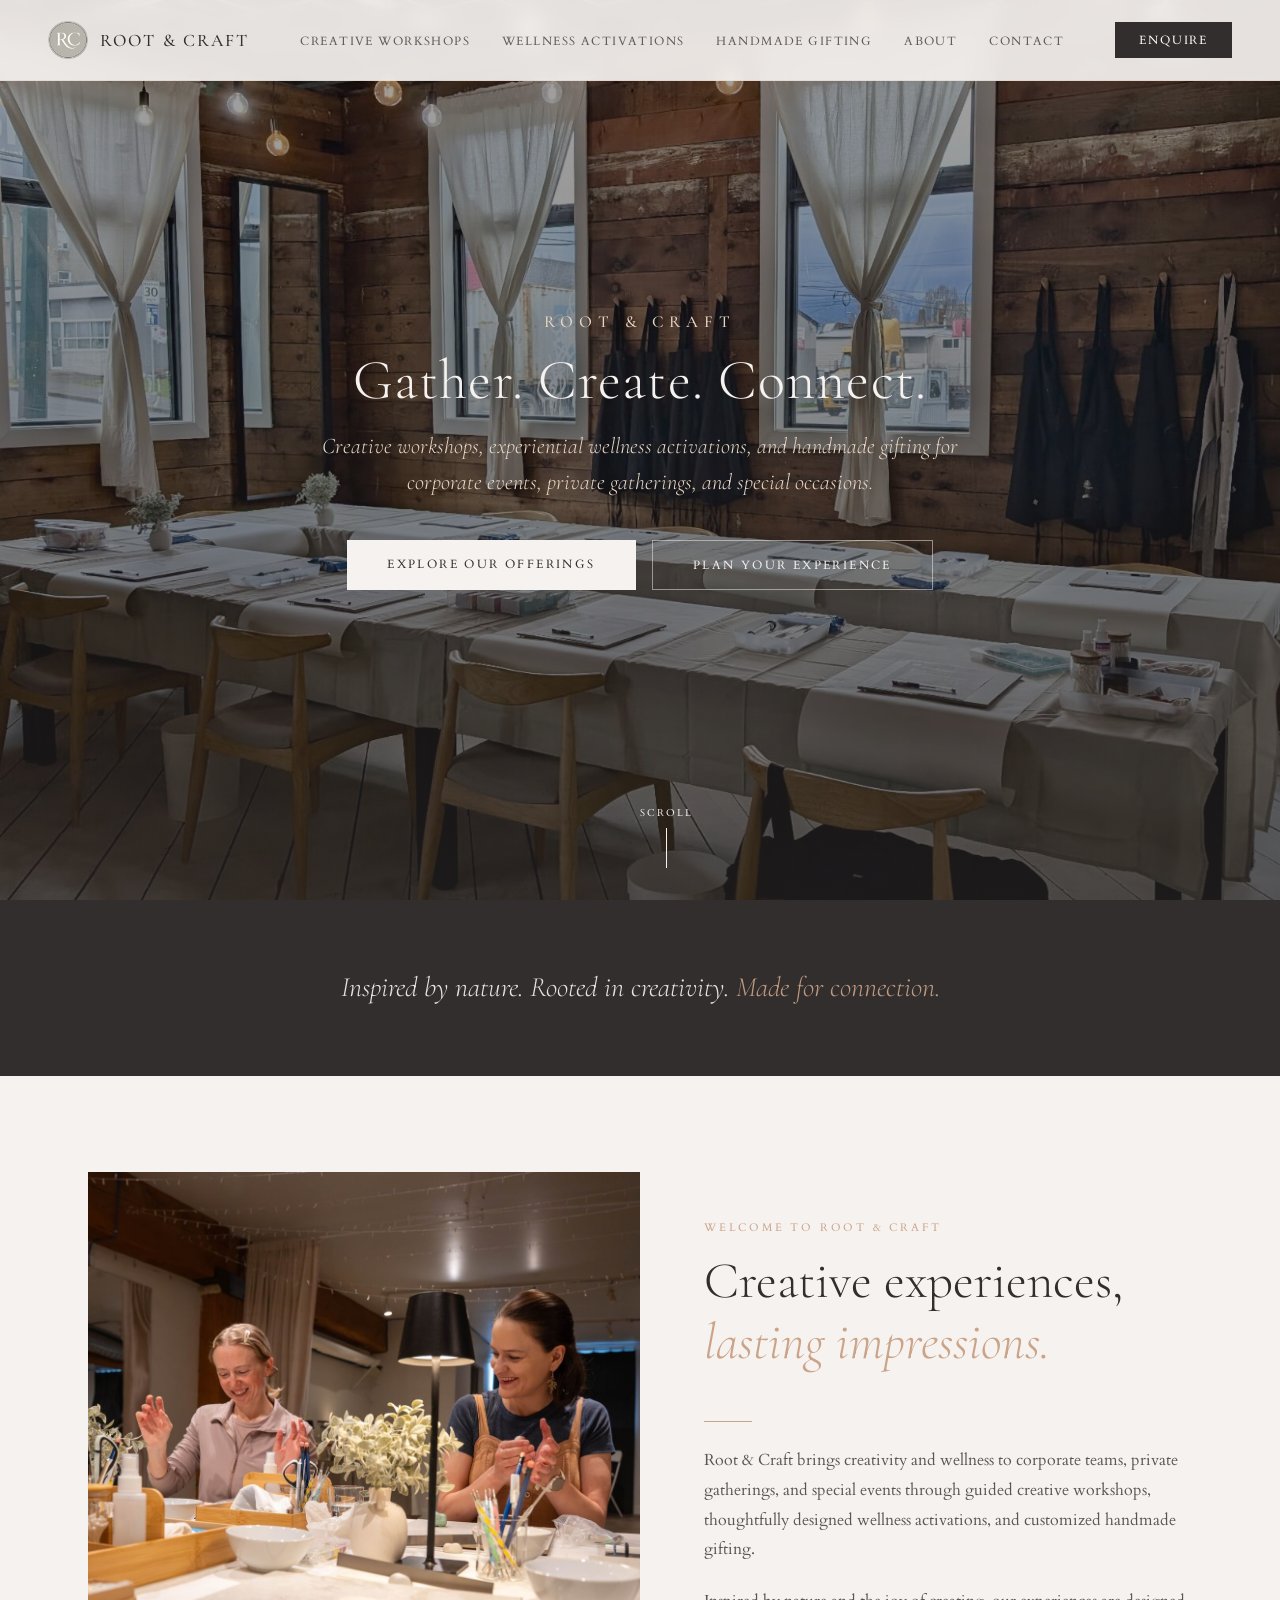
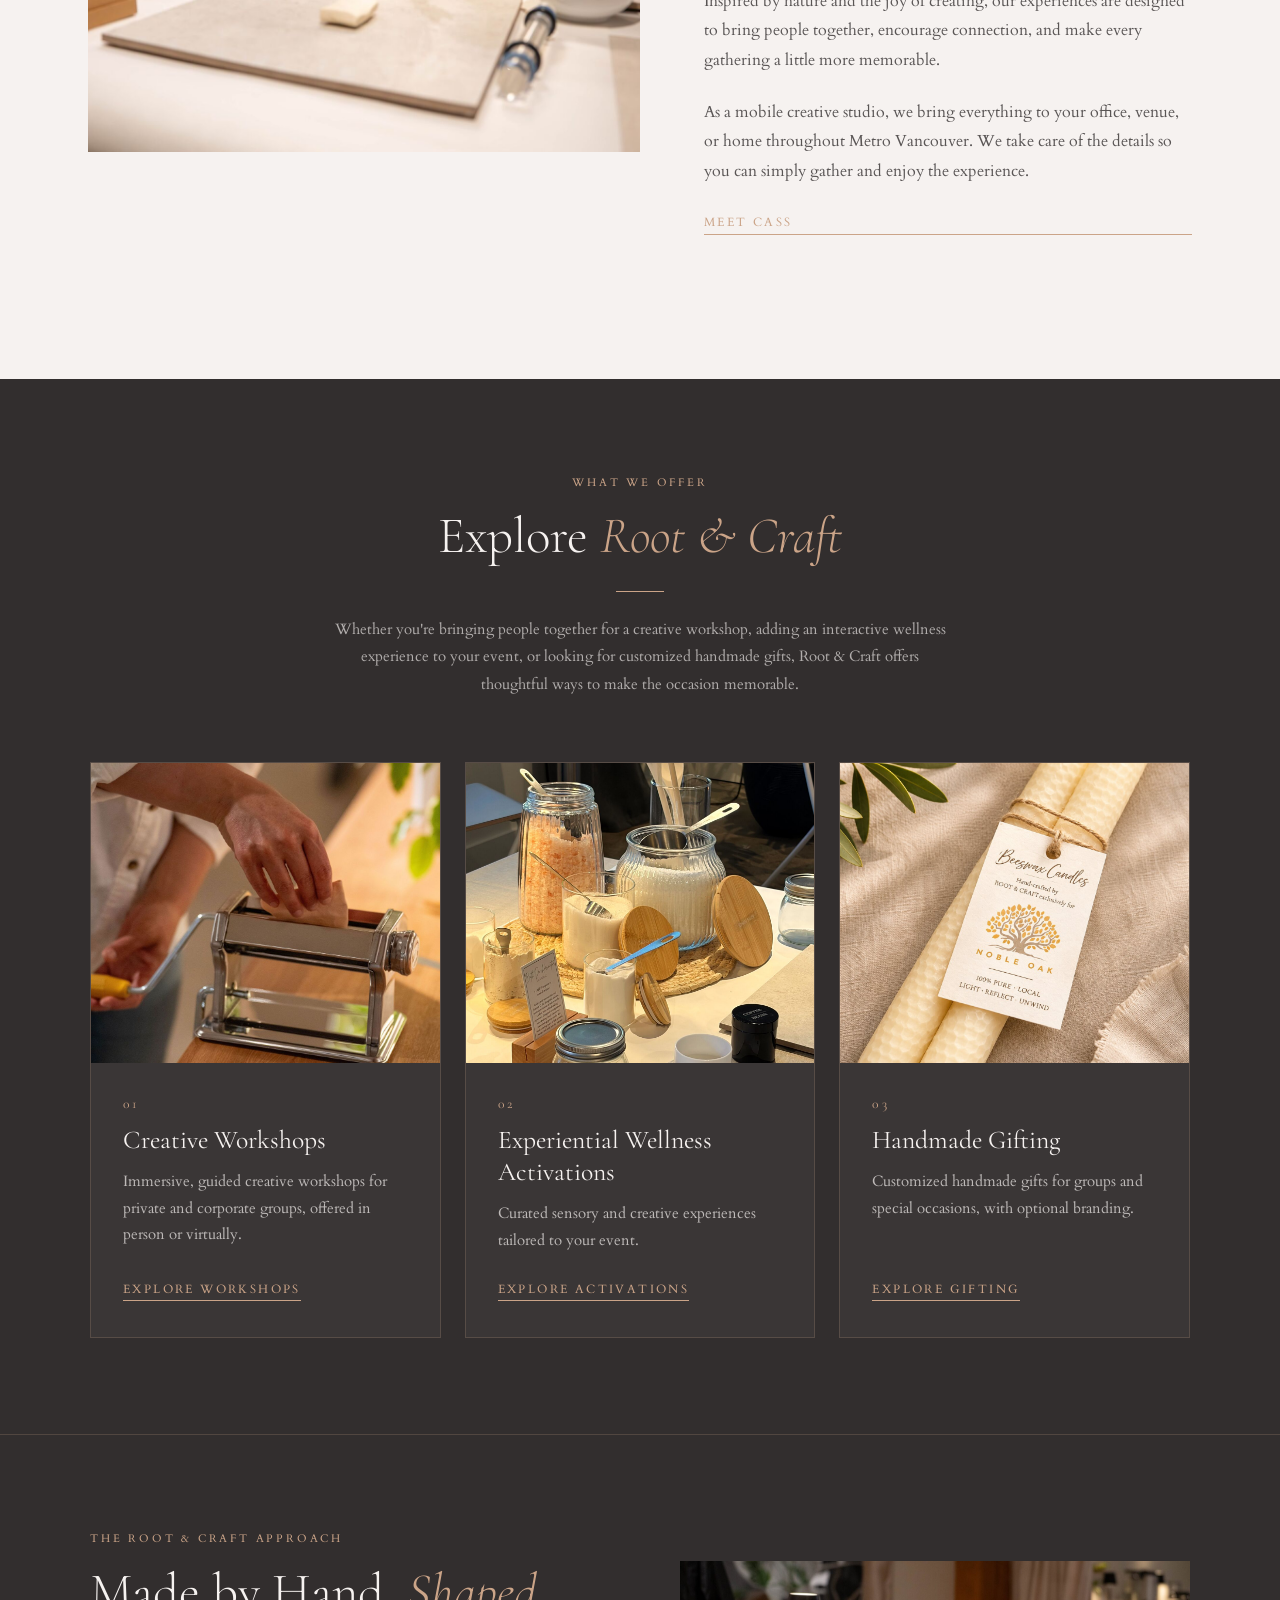
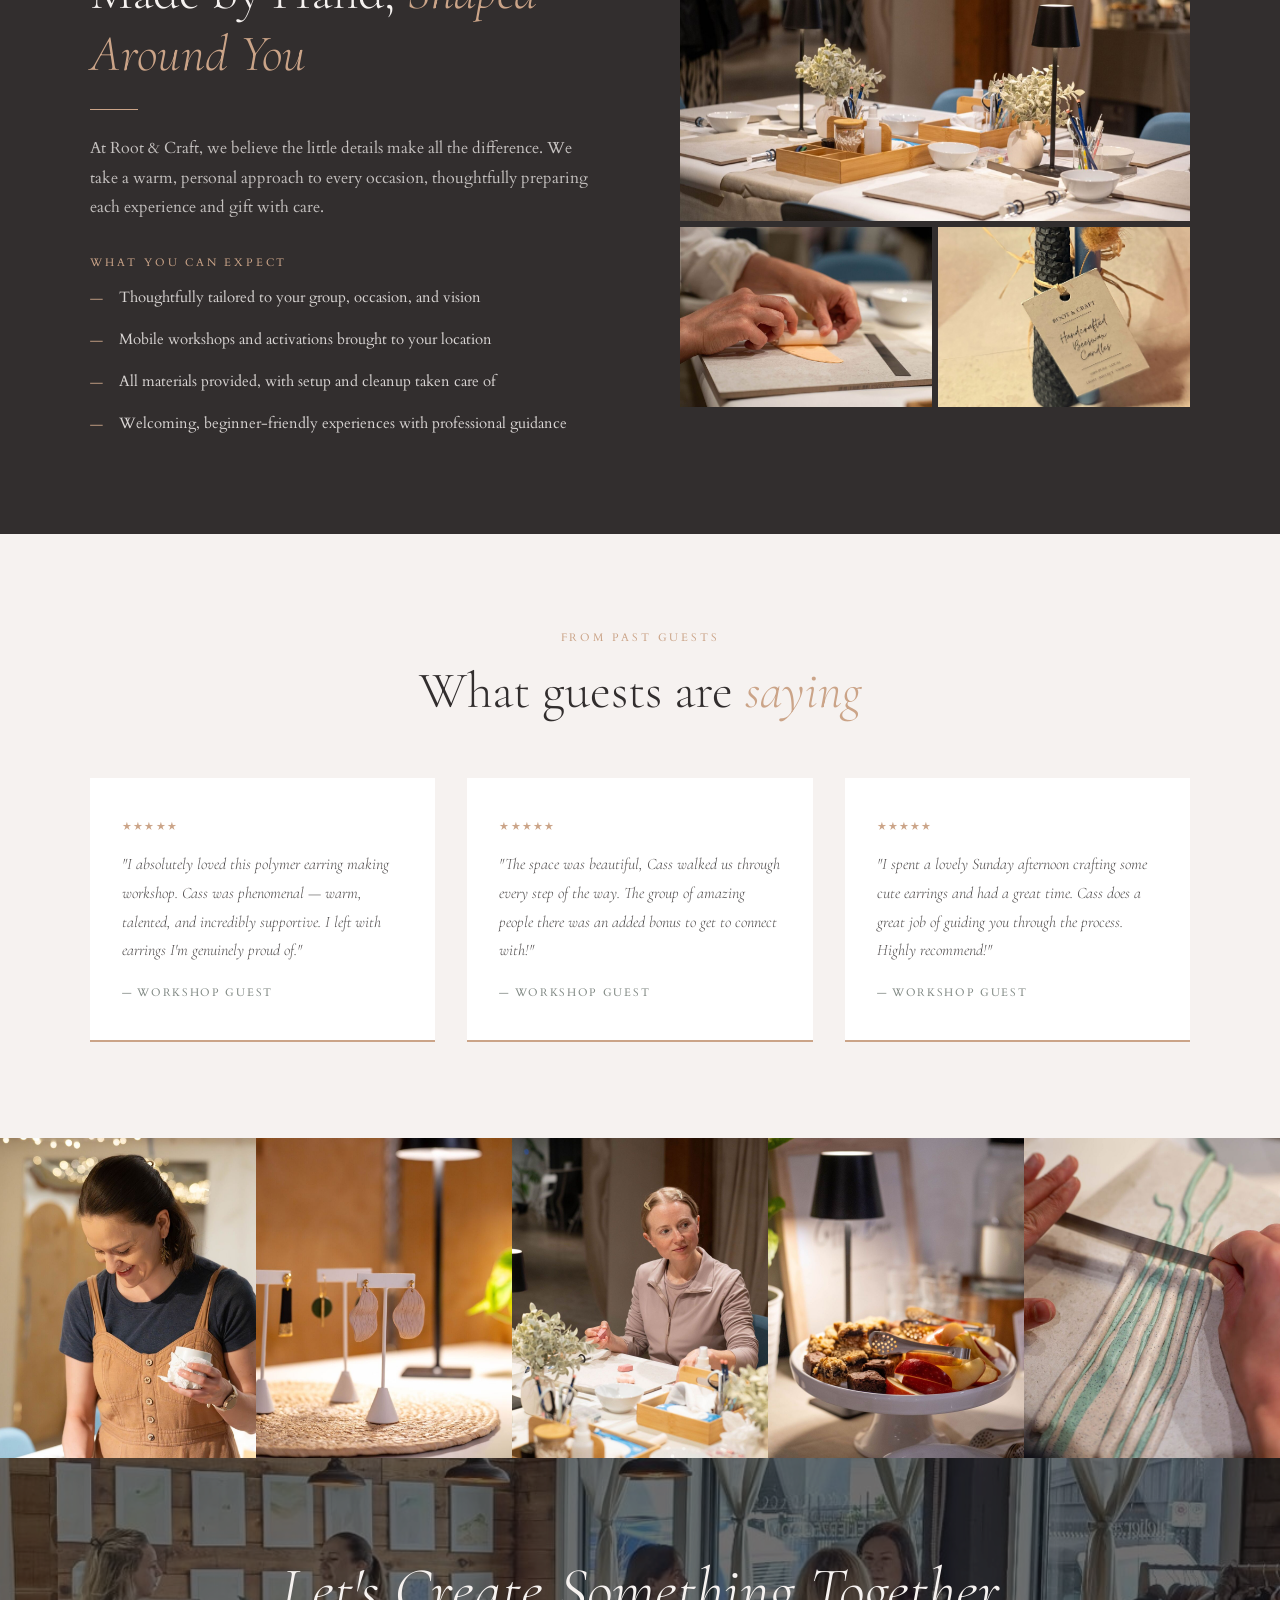
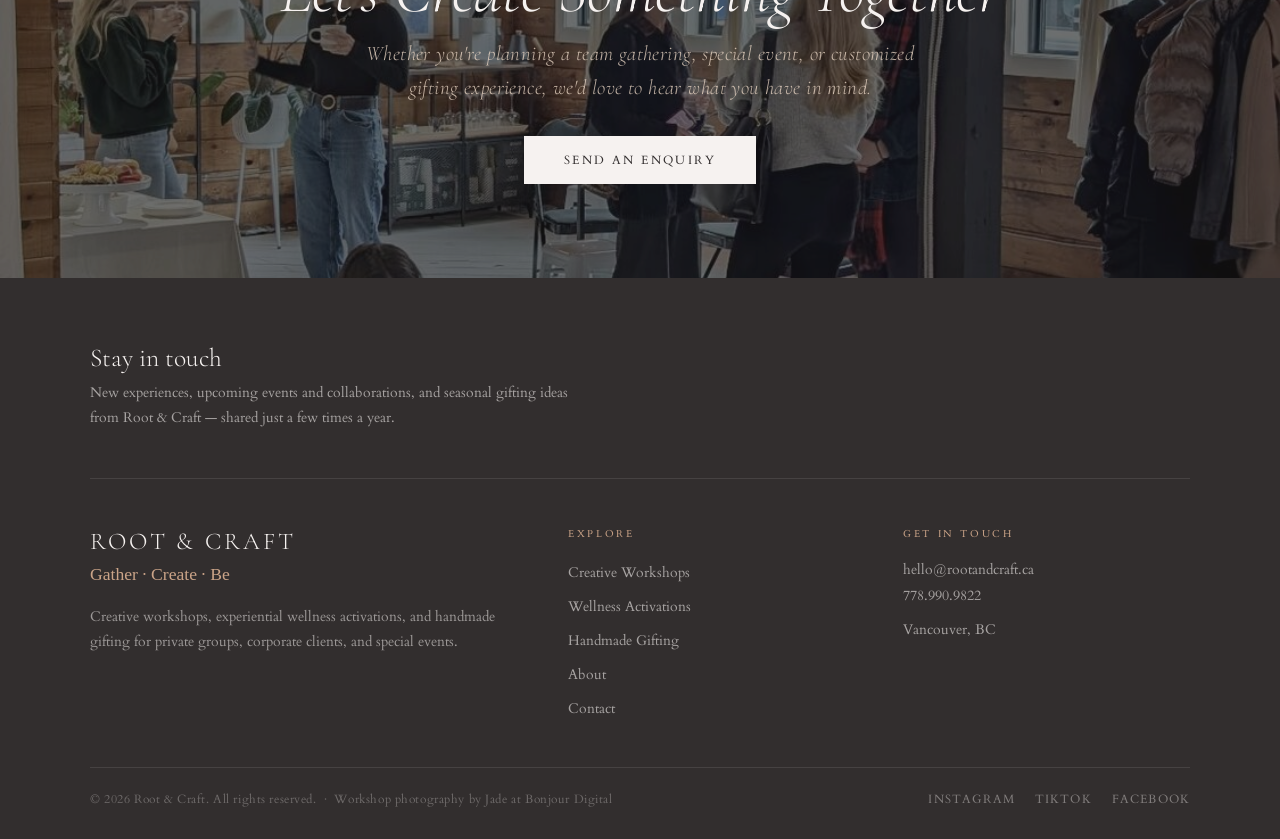
==== index.html @ 5d6a5724 "Home collage: beeswax candle tag photo Co-Authored-By: Claude Opus 5.5 <noreply@anthropic.com> Claud" ====
<!DOCTYPE html>
<html lang="en">
<head>
  <meta charset="UTF-8" />
  <meta name="viewport" content="width=device-width, initial-scale=1.0" />
  <title>Root & Craft — Creative Workshops, Wellness Activations & Handmade Gifting</title>
  <meta name="description" content="Mobile creative workshops, experiential wellness activations, and customized handmade gifting for corporate teams, private gatherings, and special events. We come to you across Metro Vancouver and the North Shore." />
  <link rel="canonical" href="https://rootandcraft.ca/" />

  <meta property="og:type" content="website" />
  <meta property="og:url" content="https://rootandcraft.ca/" />
  <meta property="og:title" content="Root & Craft — Creative Workshops, Wellness Activations & Handmade Gifting" />
  <meta property="og:description" content="Mobile creative workshops, experiential wellness activations, and customized handmade gifting for corporate teams, private gatherings, and special events. We come to you across Metro Vancouver and the North Shore." />
  <meta property="og:image" content="https://rootandcraft.ca/images/hero.jpg" />
  <meta property="og:locale" content="en_CA" />
  <meta property="og:site_name" content="Root &amp; Craft" />
  <meta name="twitter:card" content="summary_large_image" />
  <meta name="twitter:title" content="Root & Craft — Creative Workshops, Wellness Activations & Handmade Gifting" />
  <meta name="twitter:description" content="Mobile creative workshops, experiential wellness activations, and customized handmade gifting for corporate teams, private gatherings, and special events. We come to you across Metro Vancouver and the North Shore." />
  <meta name="twitter:image" content="https://rootandcraft.ca/images/hero.jpg" />

  <!-- LocalBusiness structured data for search & AI answer engines -->
  <script type="application/ld+json">
{
  "@context": "https://schema.org",
  "@type": "LocalBusiness",
  "name": "Root & Craft",
  "description": "Mobile creative workshops, experiential wellness activations, and customized handmade gifting for private groups, corporate clients, and special events, serving Metro Vancouver and the North Shore.",
  "url": "https://rootandcraft.ca/",
  "image": "https://rootandcraft.ca/images/hero.jpg",
  "email": "hello@rootandcraft.ca",
  "telephone": "+1-778-990-9822",
  "address": {
    "@type": "PostalAddress",
    "addressLocality": "North Vancouver",
    "addressRegion": "BC",
    "addressCountry": "CA"
  },
  "areaServed": [
    {
      "@type": "Place",
      "name": "Metro Vancouver, BC"
    },
    {
      "@type": "Place",
      "name": "North Shore, BC"
    }
  ],
  "knowsAbout": [
    "Mobile workshops",
    "Corporate team building workshops",
    "Virtual team building workshops",
    "Air-dry clay workshops",
    "Polymer clay jewellery workshops",
    "Wellness event activations",
    "Custom corporate gifting",
    "Wedding favours"
  ],
  "sameAs": [
    "https://www.instagram.com/root.andcraft/",
    "https://www.tiktok.com/@rootcraft11",
    "https://www.facebook.com/profile.php?id=61586463384878"
  ]
}
  </script>

  <link rel="icon" type="image/png" href="/images/favicon.png" />
  <link rel="preconnect" href="https://fonts.googleapis.com" />
  <link rel="preconnect" href="https://fonts.gstatic.com" crossorigin />
  <link href="https://fonts.googleapis.com/css2?family=Cardo:ital,wght@0,400;0,700;1,400&family=Cormorant+Garamond:ital,wght@0,300;0,400;0,500;1,300;1,400&family=Moontime&display=swap" rel="stylesheet" />
  <!-- MailerLite Universal -->
  <script>
    (function(w,d,e,u,f,l,n){w[f]=w[f]||function(){(w[f].q=w[f].q||[])
    .push(arguments);},l=d.createElement(e),l.async=1,l.src=u,
    n=d.getElementsByTagName(e)[0],n.parentNode.insertBefore(l,n);})
    (window,document,'script','https://assets.mailerlite.com/js/universal.js','ml');
    ml('account', '2207715');
  </script>
  <!-- End MailerLite Universal -->
  <link rel="stylesheet" href="/styles.css" />
</head>
<body>

  <!-- NAV -->
  <nav>
    <a href="/" class="nav-logo">
      <img src="/images/favicon.png" alt="Root &amp; Craft" />
      <span class="nav-logo-text">Root &amp; Craft</span>
    </a>
    <ul class="nav-links" id="nav-links">
      <li class="nav-home"><a href="/" class="active" aria-current="page">Home</a></li>
      <li><a href="/workshops/">Creative Workshops</a></li>
      <li><a href="/activations/">Wellness Activations</a></li>
      <li><a href="/gifting/">Handmade Gifting</a></li>
      <li><a href="/about/">About</a></li>
      <li><a href="/contact/">Contact</a></li>
    </ul>
    <a href="https://docs.google.com/forms/d/e/1FAIpQLScnFGwsWbq8lyjqXWWQhCBJ6uZsa8aePBgdtKsyK0-zcgUXMg/viewform" target="_blank" rel="noopener" class="nav-cta">Enquire</a>
    <button class="nav-toggle" aria-label="Menu" aria-expanded="false" aria-controls="nav-links"><span></span><span></span><span></span></button>
  </nav>

  <!-- HERO -->
  <section class="hero">
    <div class="hero-bg"><img src="/images/hero.jpg" alt="Tables set for a Root &amp; Craft creative experience" /></div>
    <div class="hero-overlay"></div>
    <div class="hero-content">
      <p class="hero-eyebrow hero-eyebrow-caps">Root &amp; Craft</p>
      <h1 class="hero-title hero-title-phrase">Gather. Create. Connect.</h1>
      <p class="hero-sub">Creative workshops, experiential wellness activations, and handmade gifting for corporate events, private gatherings, and special occasions.</p>
      <div class="hero-buttons">
        <a href="#services" class="btn-primary">Explore Our Offerings</a>
        <a href="https://docs.google.com/forms/d/e/1FAIpQLScnFGwsWbq8lyjqXWWQhCBJ6uZsa8aePBgdtKsyK0-zcgUXMg/viewform" target="_blank" rel="noopener" class="btn-outline">Plan Your Experience</a>
      </div>
    </div>
    <div class="hero-scroll"><span>Scroll</span><div class="scroll-line"></div></div>
  </section>

  <!-- INTRO STRIP -->
  <div class="intro">
    <div class="intro-inner">
      <p>Inspired by nature. Rooted in creativity. <span>Made for connection.</span></p>
    </div>
  </div>

  <!-- INTRODUCTION -->
  <div class="about">
    <div class="about-image reveal">
      <img src="/images/ws-guests-laughing.jpg" alt="Two guests laughing together at a Root &amp; Craft workshop" style="object-position: 62% center;" />
      <div class="about-image-accent"></div>
    </div>
    <div class="about-content reveal">
      <p class="section-label">Welcome to Root &amp; Craft</p>
      <h2 class="section-title">Creative experiences, <em>lasting impressions.</em></h2>
      <div class="divider"></div>
      <p class="section-body">Root &amp; Craft brings creativity and wellness to corporate teams, private gatherings, and special events through guided creative workshops, thoughtfully designed wellness activations, and customized handmade gifting.</p>
      <br />
      <p class="section-body">Inspired by nature and the joy of creating, our experiences are designed to bring people together, encourage connection, and make every gathering a little more memorable.</p>
      <br />
      <p class="section-body">As a mobile creative studio, we bring everything to your office, venue, or home throughout Metro Vancouver. We take care of the details so you can simply gather and enjoy the experience.</p>
      <a href="/about/" class="text-link">Meet Cass</a>
    </div>
  </div>

  <!-- THREE SERVICES -->
  <section id="services" class="offerings">
    <div class="offerings-inner">
      <div class="offerings-header reveal">
        <p class="section-label">What We Offer</p>
        <h2 class="section-title">Explore <em>Root &amp; Craft</em></h2>
        <div class="divider" style="margin: 1.5rem auto; background: var(--clay);"></div>
        <p style="font-size: 0.95rem; line-height: 1.8; color: var(--cream); opacity: 0.65; max-width: 620px; margin: 0 auto;">Whether you're bringing people together for a creative workshop, adding an interactive wellness experience to your event, or looking for customized handmade gifts, Root &amp; Craft offers thoughtful ways to make the occasion memorable.</p>
      </div>
      <div class="services-grid">
        <a href="/workshops/" class="service-card reveal">
          <div class="service-card-img"><img src="/images/ws-hands-press.jpg" alt="Hands feeding polymer clay through a conditioning press" /></div>
          <div class="service-card-body">
            <span class="service-num">01</span>
            <h3>Creative Workshops</h3>
            <p>Immersive, guided creative workshops for private and corporate groups, offered in person or virtually.</p>
            <span class="text-link">Explore Workshops</span>
          </div>
        </a>
        <a href="/activations/" class="service-card reveal">
          <div class="service-card-img"><img src="/images/act-salt-bar.jpg" alt="Mineral salt bar set up for a bath soak blending activation" /></div>
          <div class="service-card-body">
            <span class="service-num">02</span>
            <h3>Experiential Wellness Activations</h3>
            <p>Curated sensory and creative experiences tailored to your event.</p>
            <span class="text-link">Explore Activations</span>
          </div>
        </a>
        <a href="/gifting/" class="service-card reveal">
          <div class="service-card-img"><img src="/images/gift-noble-oak-candle-tag.jpg" alt="Hand-rolled beeswax candles with a co-branded Root &amp; Craft and Noble Oak tag" style="object-position: 55% center;" /></div>
          <div class="service-card-body">
            <span class="service-num">03</span>
            <h3>Handmade Gifting</h3>
            <p>Customized handmade gifts for groups and special occasions, with optional branding.</p>
            <span class="text-link">Explore Gifting</span>
          </div>
        </a>
      </div>
    </div>
  </section>

  <!-- PHILOSOPHY -->
  <section class="experience" style="border-top: 1px solid rgba(203,164,136,0.2);">
    <div class="experience-inner">
      <div class="experience-content reveal">
        <p class="section-label">The Root &amp; Craft Approach</p>
        <h2 class="section-title">Made by Hand, <em>Shaped Around You</em></h2>
        <div class="divider"></div>
        <p class="section-body">At Root &amp; Craft, we believe the little details make all the difference. We take a warm, personal approach to every occasion, thoughtfully preparing each experience and gift with care.</p>
        <p class="section-label" style="margin-top: 2rem; margin-bottom: 0;">What you can expect</p>
        <ul class="experience-list" style="margin-top: 1rem;">
          <li>Thoughtfully tailored to your group, occasion, and vision</li>
          <li>Mobile workshops and activations brought to your location</li>
          <li>All materials provided, with setup and cleanup taken care of</li>
          <li>Welcoming, beginner-friendly experiences with professional guidance</li>
        </ul>
      </div>
      <div class="experience-images reveal">
        <div class="exp-img-1"><img src="/images/home-tables.jpg" alt="Workshop tables set with lamps, greenery and tool caddies" style="object-position: center 55%;" /></div>
        <div class="exp-img-2"><img src="/images/home-hands-roll.jpg" alt="Hands rolling polymer clay with an acrylic roller" /></div>
        <div class="exp-img-3"><img src="/images/home-beeswax-tag.jpg" alt="Hand-rolled beeswax candles tied with raffia and a Root &amp; Craft tag" /></div>
      </div>
    </div>
  </section>

  <!-- TESTIMONIALS -->
  <section class="reviews">
    <div class="reviews-inner">
      <div class="reveal">
        <p class="section-label">From Past Guests</p>
        <h2 class="section-title">What guests are <em>saying</em></h2>
      </div>
      <div class="reviews-grid">
        <div class="review-card reveal">
          <div class="review-stars">★★★★★</div>
          <p class="review-text">"I absolutely loved this polymer earring making workshop. Cass was phenomenal — warm, talented, and incredibly supportive. I left with earrings I'm genuinely proud of."</p>
          <p class="review-author">— Workshop Guest</p>
        </div>
        <div class="review-card reveal">
          <div class="review-stars">★★★★★</div>
          <p class="review-text">"The space was beautiful, Cass walked us through every step of the way. The group of amazing people there was an added bonus to get to connect with!"</p>
          <p class="review-author">— Workshop Guest</p>
        </div>
        <div class="review-card reveal">
          <div class="review-stars">★★★★★</div>
          <p class="review-text">"I spent a lovely Sunday afternoon crafting some cute earrings and had a great time. Cass does a great job of guiding you through the process. Highly recommend!"</p>
          <p class="review-author">— Workshop Guest</p>
        </div>
      </div>
    </div>
  </section>

  <!-- GALLERY STRIP -->
  <div class="gallery">
    <div class="gallery-item"><img src="/images/ws-guest-smile.jpg" alt="A guest smiling during a workshop" style="object-position: 60% center;" /></div>
    <div class="gallery-item"><img src="/images/ws-earrings-trio.jpg" alt="Finished polymer clay earrings on display" /></div>
    <div class="gallery-item"><img src="/images/ws-guest-clay.jpg" alt="A guest working with pink polymer clay" /></div>
    <div class="gallery-item"><img src="/images/ws-refreshments.jpg" alt="Refreshments set out for guests" /></div>
    <div class="gallery-item"><img src="/images/ws-hands-stripes.jpg" alt="Hands trimming striped polymer clay" /></div>
  </div>

  <!-- CTA BANNER -->
  <div class="cta-banner">
    <div class="cta-banner-bg"><img src="/images/gallery4.jpg" alt="" /></div>
    <div class="cta-banner-overlay"></div>
    <div class="cta-banner-content reveal">
      <h2>Let's Create Something Together</h2>
      <p class="cta-plain">Whether you're planning a team gathering, special event, or customized gifting experience, we'd love to hear what you have in mind.</p>
      <a href="https://docs.google.com/forms/d/e/1FAIpQLScnFGwsWbq8lyjqXWWQhCBJ6uZsa8aePBgdtKsyK0-zcgUXMg/viewform" target="_blank" rel="noopener" class="btn-primary">Send an Enquiry</a>
    </div>
  </div>

  <!-- FOOTER -->
  <footer id="contact">
    <div class="footer-signup">
      <div>
        <h3>Stay in touch</h3>
        <p>New experiences, upcoming events and collaborations, and seasonal gifting ideas from Root &amp; Craft — shared just a few times a year.</p>
      </div>
      <div class="ml-embedded" data-form="6RKORC"></div>
    </div>
    <div class="footer-inner">
      <div>
        <p class="footer-brand-name">Root &amp; Craft</p>
        <p class="footer-tagline">Gather · Create · Be</p>
        <p class="footer-desc">Creative workshops, experiential wellness activations, and handmade gifting for private groups, corporate clients, and special events.</p>
      </div>
      <div>
        <p class="footer-heading">Explore</p>
        <ul class="footer-links">
          <li><a href="/workshops/">Creative Workshops</a></li>
          <li><a href="/activations/">Wellness Activations</a></li>
          <li><a href="/gifting/">Handmade Gifting</a></li>
          <li><a href="/about/">About</a></li>
          <li><a href="/contact/">Contact</a></li>
        </ul>
      </div>
      <div>
        <p class="footer-heading">Get in Touch</p>
        <p class="footer-contact-item"><a href="mailto:hello@rootandcraft.ca">hello@rootandcraft.ca</a></p>
        <p class="footer-contact-item"><a href="tel:7789909822">778.990.9822</a></p>
        <p class="footer-contact-item" style="margin-top: 1rem;">Vancouver, BC</p>
      </div>
    </div>
    <div class="footer-bottom">
      <p class="footer-copy">© 2026 Root &amp; Craft. All rights reserved. &nbsp;·&nbsp; Workshop photography by Jade at Bonjour Digital</p>
      <div class="footer-social">
        <a href="https://www.instagram.com/root.andcraft/" target="_blank" rel="noopener">Instagram</a>
        <a href="https://www.tiktok.com/@rootcraft11" target="_blank" rel="noopener">TikTok</a>
        <a href="https://www.facebook.com/profile.php?id=61586463384878" target="_blank" rel="noopener">Facebook</a>
      </div>
    </div>
  </footer>

  <script src="/main.js"></script>
</body>
</html>
---- styles.css ----
/* ─── CSS Variables ─── */
:root {
  --charcoal:  #322e2e;
  --sage:      #818984;
  --cream:     #f6f2f0;
  --clay:      #cba488;
  --clay-light:#e8d5c4;
  --white:     #ffffff;
  --text:      #322e2e;
  --font-serif: 'Cardo', Georgia, serif;
  --font-display: 'Cormorant Garamond', Georgia, serif;
  --font-script: 'Moontime', cursive;
}

/* ─── Reset & Base ─── */
*, *::before, *::after { box-sizing: border-box; margin: 0; padding: 0; }

html { scroll-behavior: smooth; }

body {
  font-family: var(--font-serif);
  background: var(--cream);
  color: var(--text);
  overflow-x: hidden;
}

img { display: block; width: 100%; height: 100%; object-fit: cover; }

a { color: inherit; text-decoration: none; }

/* ─── Nav ─── */
nav {
  position: fixed;
  top: 0; left: 0; right: 0;
  z-index: 100;
  display: flex;
  align-items: center;
  justify-content: space-between;
  padding: 1.25rem 3rem;
  background: rgba(246, 242, 240, 0.92);
  backdrop-filter: blur(8px);
  border-bottom: 1px solid rgba(203, 164, 136, 0.2);
  transition: all 0.3s ease;
}

.nav-logo {
  display: flex;
  align-items: center;
  gap: 0.75rem;
}

.nav-logo img {
  width: 40px;
  height: 40px;
  object-fit: contain;
  border-radius: 50%;
}

.nav-logo-text {
  font-family: var(--font-display);
  font-size: 1.1rem;
  font-weight: 500;
  letter-spacing: 0.12em;
  text-transform: uppercase;
  color: var(--charcoal);
}

.nav-links {
  display: flex;
  gap: 2.5rem;
  list-style: none;
}

.nav-links a {
  font-family: var(--font-serif);
  font-size: 0.8rem;
  letter-spacing: 0.15em;
  text-transform: uppercase;
  color: var(--charcoal);
  opacity: 0.75;
  transition: opacity 0.2s;
}

.nav-links a:hover { opacity: 1; }

.nav-cta {
  font-family: var(--font-serif);
  font-size: 0.75rem;
  letter-spacing: 0.15em;
  text-transform: uppercase;
  color: var(--white);
  background: var(--charcoal);
  padding: 0.65rem 1.5rem;
  border: none;
  cursor: pointer;
  transition: background 0.2s;
}

.nav-cta:hover { background: var(--sage); }

/* ─── Hero ─── */
.hero {
  position: relative;
  height: 100vh;
  min-height: 680px;
  display: flex;
  align-items: center;
  justify-content: center;
  overflow: hidden;
}

.hero-bg {
  position: absolute;
  inset: 0;
  z-index: 0;
}

.hero-bg img {
  width: 100%;
  height: 100%;
  object-fit: cover;
  object-position: center 30%;
  filter: brightness(0.72);
}

.hero-overlay {
  position: absolute;
  inset: 0;
  background: linear-gradient(
    to bottom,
    rgba(50, 46, 46, 0.1) 0%,
    rgba(50, 46, 46, 0.35) 60%,
    rgba(50, 46, 46, 0.55) 100%
  );
  z-index: 1;
}

.hero-content {
  position: relative;
  z-index: 2;
  text-align: center;
  color: var(--cream);
  padding: 0 1.5rem;
  animation: fadeUp 1.2s ease both;
}

.hero-eyebrow {
  font-family: var(--font-script);
  font-size: 2.2rem;
  color: var(--clay);
  margin-bottom: 0.5rem;
  opacity: 0;
  animation: fadeUp 1s ease 0.3s both;
}

.hero-title {
  font-family: var(--font-display);
  font-size: clamp(3.5rem, 8vw, 7rem);
  font-weight: 300;
  letter-spacing: 0.08em;
  text-transform: uppercase;
  line-height: 1;
  margin-bottom: 1.25rem;
  opacity: 0;
  animation: fadeUp 1s ease 0.5s both;
}

.hero-tagline {
  font-family: var(--font-display);
  font-size: clamp(1rem, 2vw, 1.35rem);
  font-style: italic;
  font-weight: 300;
  letter-spacing: 0.2em;
  color: var(--clay-light);
  margin-bottom: 2.5rem;
  opacity: 0;
  animation: fadeUp 1s ease 0.7s both;
}

.hero-buttons {
  display: flex;
  gap: 1rem;
  justify-content: center;
  flex-wrap: wrap;
  opacity: 0;
  animation: fadeUp 1s ease 0.9s both;
}

.btn-primary {
  display: inline-block;
  font-family: var(--font-serif);
  font-size: 0.75rem;
  letter-spacing: 0.2em;
  text-transform: uppercase;
  color: var(--charcoal);
  background: var(--cream);
  padding: 1rem 2.5rem;
  transition: all 0.25s;
}

.btn-primary:hover {
  background: var(--clay);
  color: var(--white);
}

.btn-outline {
  display: inline-block;
  font-family: var(--font-serif);
  font-size: 0.75rem;
  letter-spacing: 0.2em;
  text-transform: uppercase;
  color: var(--cream);
  background: transparent;
  border: 1px solid rgba(246, 242, 240, 0.5);
  padding: 1rem 2.5rem;
  transition: all 0.25s;
}

.btn-outline:hover {
  border-color: var(--clay);
  color: var(--clay);
}

.hero-scroll {
  position: absolute;
  bottom: 2rem;
  left: 50%;
  transform: translateX(-50%);
  z-index: 2;
  display: flex;
  flex-direction: column;
  align-items: center;
  gap: 0.5rem;
  color: var(--cream);
  opacity: 0.6;
  animation: fadeUp 1s ease 1.2s both;
}

.hero-scroll span {
  font-size: 0.65rem;
  letter-spacing: 0.2em;
  text-transform: uppercase;
}

.scroll-line {
  width: 1px;
  height: 40px;
  background: var(--cream);
  animation: scrollPulse 2s ease-in-out infinite;
}

/* ─── Section Shared ─── */
section { padding: 6rem 3rem; }

.section-label {
  font-size: 0.7rem;
  letter-spacing: 0.25em;
  text-transform: uppercase;
  color: var(--clay);
  margin-bottom: 1rem;
}

.section-title {
  font-family: var(--font-display);
  font-size: clamp(2rem, 4vw, 3.2rem);
  font-weight: 300;
  line-height: 1.2;
  color: var(--charcoal);
  margin-bottom: 1.5rem;
}

.section-title em {
  font-style: italic;
  color: var(--clay);
}

.section-body {
  font-size: 1rem;
  line-height: 1.85;
  color: var(--charcoal);
  opacity: 0.8;
  max-width: 520px;
}

.divider {
  width: 48px;
  height: 1px;
  background: var(--clay);
  margin: 1.5rem 0;
}

/* ─── Intro / About Strip ─── */
.intro {
  background: var(--charcoal);
  padding: 4rem 3rem;
  text-align: center;
}

.intro-inner {
  max-width: 700px;
  margin: 0 auto;
}

.intro p {
  font-family: var(--font-display);
  font-size: clamp(1.3rem, 2.5vw, 1.75rem);
  font-weight: 300;
  font-style: italic;
  line-height: 1.7;
  color: var(--cream);
  opacity: 0.92;
}

.intro p span {
  color: var(--clay);
}

/* ─── About Section ─── */
.about {
  display: grid;
  grid-template-columns: 1fr 1fr;
  gap: 0;
  max-width: 1200px;
  margin: 0 auto;
  padding: 6rem 3rem;
}

.about-image {
  position: relative;
  height: 580px;
  overflow: hidden;
}

.about-image img {
  transition: transform 0.6s ease;
}

.about-image:hover img { transform: scale(1.03); }

.about-image-accent {
  position: absolute;
  bottom: -1.5rem;
  right: -1.5rem;
  width: 180px;
  height: 180px;
  border: 1px solid var(--clay);
  z-index: -1;
}

.about-content {
  padding: 3rem 0 3rem 4rem;
  display: flex;
  flex-direction: column;
  justify-content: center;
}

.about-signature {
  font-family: var(--font-script);
  font-size: 2.8rem;
  color: var(--clay);
  margin-top: 1.5rem;
}

/* ─── Workshop Section ─── */
.workshop {
  background: var(--cream);
  padding: 6rem 3rem;
}

.workshop-inner {
  max-width: 1200px;
  margin: 0 auto;
}

.workshop-header {
  text-align: center;
  margin-bottom: 4rem;
}

.workshop-grid {
  display: grid;
  grid-template-columns: repeat(3, 1fr);
  gap: 2px;
}

.workshop-grid-4 {
  grid-template-columns: repeat(4, 1fr);
}

.workshop-card {
  position: relative;
  overflow: hidden;
  cursor: pointer;
}

.workshop-card-img {
  height: 380px;
  overflow: hidden;
}

.workshop-card-img img {
  transition: transform 0.6s ease;
}

.workshop-card:hover .workshop-card-img img {
  transform: scale(1.05);
}

.workshop-card-overlay {
  position: absolute;
  inset: 0;
  background: linear-gradient(to top, rgba(50,46,46,0.8) 0%, transparent 50%);
  display: flex;
  flex-direction: column;
  justify-content: flex-end;
  padding: 1.75rem;
}

.workshop-card-label {
  font-size: 0.65rem;
  letter-spacing: 0.2em;
  text-transform: uppercase;
  color: var(--clay);
  margin-bottom: 0.4rem;
}

.workshop-card-title {
  font-family: var(--font-display);
  font-size: 1.4rem;
  font-weight: 400;
  color: var(--cream);
  line-height: 1.3;
}

.workshop-cta {
  text-align: center;
  margin-top: 3rem;
}

.btn-dark {
  display: inline-block;
  font-family: var(--font-serif);
  font-size: 0.75rem;
  letter-spacing: 0.2em;
  text-transform: uppercase;
  color: var(--white);
  background: var(--charcoal);
  padding: 1rem 2.75rem;
  transition: background 0.25s;
}

.btn-dark:hover { background: var(--sage); }

/* ─── Offerings ─── */
.offerings {
  background: var(--charcoal);
  padding: 6rem 3rem;
}

.offerings-inner {
  max-width: 1100px;
  margin: 0 auto;
}

.offerings-header {
  text-align: center;
  margin-bottom: 4rem;
}

.offerings-header .section-title { color: var(--cream); }
.offerings-header .section-label { color: var(--clay); }

.offerings-grid {
  display: grid;
  grid-template-columns: repeat(3, 1fr);
  gap: 1.5rem;
}

.offering-card {
  background: rgba(246, 242, 240, 0.05);
  border: 1px solid rgba(203, 164, 136, 0.2);
  padding: 2.5rem 2rem;
  transition: border-color 0.3s ease, background 0.3s ease;
}

.offering-card:hover {
  border-color: var(--clay);
  background: rgba(203, 164, 136, 0.08);
}

a.offering-card {
  display: block;
  cursor: pointer;
}

.offering-icon {
  font-family: var(--font-script);
  font-size: 2.2rem;
  color: var(--clay);
  margin-bottom: 1rem;
  display: block;
}

.offering-title {
  font-family: var(--font-display);
  font-size: 1.35rem;
  font-weight: 400;
  color: var(--cream);
  margin-bottom: 0.75rem;
}

.offering-desc {
  font-size: 0.9rem;
  line-height: 1.8;
  color: var(--cream);
  opacity: 0.65;
}

.offerings-cta {
  text-align: center;
  margin-top: 3.5rem;
}

@media (max-width: 768px) {
  .offerings-grid { grid-template-columns: 1fr; }
}

/* ─── Experience / What to Expect ─── */
.experience {
  background: var(--charcoal);
  padding: 6rem 3rem;
}

.experience-inner {
  max-width: 1100px;
  margin: 0 auto;
  display: grid;
  grid-template-columns: 1fr 1fr;
  gap: 5rem;
  align-items: center;
}

.experience-content .section-title { color: var(--cream); }
.experience-content .section-label { color: var(--clay); }
.experience-content .section-body { color: var(--cream); opacity: 0.75; }
.experience-content .divider { background: var(--clay); }

.experience-list {
  list-style: none;
  margin-top: 2rem;
  display: flex;
  flex-direction: column;
  gap: 1rem;
}

.experience-list li {
  display: flex;
  align-items: flex-start;
  gap: 1rem;
  color: var(--cream);
  opacity: 0.85;
  font-size: 0.95rem;
  line-height: 1.6;
}

.experience-list li::before {
  content: '—';
  color: var(--clay);
  flex-shrink: 0;
  margin-top: 0.1rem;
}

.experience-images {
  display: grid;
  grid-template-columns: 1fr 1fr;
  grid-template-rows: 260px 180px;
  gap: 6px;
}

.exp-img-1 {
  grid-column: 1 / -1;
  overflow: hidden;
}

.exp-img-2, .exp-img-3 {
  overflow: hidden;
}

.exp-img-1 img,
.exp-img-2 img,
.exp-img-3 img {
  transition: transform 0.5s ease;
}

.exp-img-1:hover img,
.exp-img-2:hover img,
.exp-img-3:hover img { transform: scale(1.04); }

/* ─── Reviews ─── */
.reviews {
  background: var(--cream);
  padding: 6rem 3rem;
  text-align: center;
}

.reviews-inner {
  max-width: 1100px;
  margin: 0 auto;
}

.reviews-grid {
  display: grid;
  grid-template-columns: repeat(3, 1fr);
  gap: 2rem;
  margin-top: 3.5rem;
}

.review-card {
  background: var(--white);
  padding: 2.5rem 2rem;
  text-align: left;
  border-bottom: 2px solid var(--clay);
}

.review-stars {
  color: var(--clay);
  font-size: 0.75rem;
  letter-spacing: 0.1em;
  margin-bottom: 1rem;
}

.review-text {
  font-family: var(--font-display);
  font-size: 1rem;
  font-style: italic;
  font-weight: 300;
  line-height: 1.8;
  color: var(--charcoal);
  opacity: 0.85;
  margin-bottom: 1.25rem;
}

.review-author {
  font-size: 0.7rem;
  letter-spacing: 0.15em;
  text-transform: uppercase;
  color: var(--sage);
}

/* ─── Gallery Strip ─── */
.gallery {
  display: grid;
  grid-template-columns: repeat(5, 1fr);
  height: 320px;
}

.gallery-item {
  overflow: hidden;
  position: relative;
}

.gallery-item img {
  transition: transform 0.5s ease;
}

.gallery-item:hover img { transform: scale(1.08); }

/* ─── CTA Banner ─── */
.cta-banner {
  position: relative;
  height: 420px;
  overflow: hidden;
  display: flex;
  align-items: center;
  justify-content: center;
}

.cta-banner-bg {
  position: absolute;
  inset: 0;
}

.cta-banner-bg img {
  filter: brightness(0.55);
}

.cta-banner-overlay {
  position: absolute;
  inset: 0;
  background: rgba(50, 46, 46, 0.3);
}

.cta-banner-content {
  position: relative;
  z-index: 2;
  text-align: center;
  color: var(--cream);
  padding: 0 2rem;
}

.cta-banner-content h2 {
  font-family: var(--font-display);
  font-size: clamp(2rem, 5vw, 4rem);
  font-weight: 300;
  font-style: italic;
  margin-bottom: 0.5rem;
}

.cta-banner-content p {
  font-size: 0.85rem;
  letter-spacing: 0.2em;
  text-transform: uppercase;
  opacity: 0.8;
  margin-bottom: 2rem;
  color: var(--clay-light);
}

/* ─── Contact / Footer ─── */
footer {
  background: var(--charcoal);
  padding: 4rem 3rem 2rem;
}

.footer-inner {
  max-width: 1100px;
  margin: 0 auto;
  display: grid;
  grid-template-columns: 1.5fr 1fr 1fr;
  gap: 3rem;
  padding-bottom: 3rem;
  border-bottom: 1px solid rgba(246, 242, 240, 0.1);
}

.footer-brand-name {
  font-family: var(--font-display);
  font-size: 1.5rem;
  font-weight: 300;
  letter-spacing: 0.12em;
  text-transform: uppercase;
  color: var(--cream);
  margin-bottom: 0.5rem;
}

.footer-tagline {
  font-family: var(--font-script);
  font-size: 1.1rem;
  color: var(--clay);
  margin-bottom: 1.25rem;
}

.footer-desc {
  font-size: 0.85rem;
  line-height: 1.8;
  color: var(--cream);
  opacity: 0.55;
}

.footer-heading {
  font-size: 0.65rem;
  letter-spacing: 0.25em;
  text-transform: uppercase;
  color: var(--clay);
  margin-bottom: 1.25rem;
}

.footer-links {
  list-style: none;
  display: flex;
  flex-direction: column;
  gap: 0.75rem;
}

.footer-links a {
  font-size: 0.85rem;
  color: var(--cream);
  opacity: 0.6;
  transition: opacity 0.2s;
}

.footer-links a:hover { opacity: 1; }

.footer-contact-item {
  font-size: 0.85rem;
  color: var(--cream);
  opacity: 0.6;
  margin-bottom: 0.5rem;
}

.footer-contact-item a {
  transition: opacity 0.2s;
}

.footer-contact-item a:hover { opacity: 1; }

.footer-bottom {
  max-width: 1100px;
  margin: 0 auto;
  padding-top: 1.5rem;
  display: flex;
  align-items: center;
  justify-content: space-between;
}

.footer-copy {
  font-size: 0.72rem;
  color: var(--cream);
  opacity: 0.3;
  letter-spacing: 0.05em;
}

.footer-social {
  display: flex;
  gap: 1.25rem;
}

.footer-social a {
  font-size: 0.72rem;
  letter-spacing: 0.1em;
  text-transform: uppercase;
  color: var(--cream);
  opacity: 0.4;
  transition: opacity 0.2s;
}

.footer-social a:hover { opacity: 0.9; }

/* ─── Mailing List ─── */
.mailing-list {
  background: var(--cream);
  padding: 6rem 3rem;
  text-align: center;
}

.mailing-list-inner {
  max-width: 560px;
  margin: 0 auto;
}

.mailing-list .section-title {
  margin-bottom: 1rem;
}

.mailing-list .section-body {
  max-width: 100%;
  margin: 0 auto 2.5rem;
  text-align: center;
}

/* ─── Social Cards ─── */
.social-section {
  background: var(--cream);
  padding: 6rem 3rem;
  text-align: center;
}

.social-section-inner {
  max-width: 860px;
  margin: 0 auto;
}

.social-sub {
  font-family: var(--font-display);
  font-size: 1rem;
  font-style: italic;
  font-weight: 300;
  color: var(--sage);
  margin-bottom: 3rem;
}

.social-cards {
  display: grid;
  grid-template-columns: repeat(3, 1fr);
  gap: 1.25rem;
  max-width: 680px;
  margin: 0 auto;
}

.social-card {
  display: flex;
  flex-direction: column;
  align-items: center;
  gap: 0.6rem;
  padding: 2rem 1rem 1.75rem;
  background: var(--white);
  border: 1px solid var(--clay-light);
  text-decoration: none;
  transition: border-color 0.25s, box-shadow 0.25s, transform 0.25s;
}

.social-card:hover {
  border-color: var(--clay);
  box-shadow: 0 4px 20px rgba(203, 164, 136, 0.18);
  transform: translateY(-3px);
}

.social-icon-wrap {
  width: 48px;
  height: 48px;
  border-radius: 50%;
  background: var(--charcoal);
  color: var(--cream);
  display: flex;
  align-items: center;
  justify-content: center;
  margin-bottom: 0.4rem;
  transition: background 0.25s;
}

.social-card:hover .social-icon-wrap {
  background: var(--clay);
}

.social-card-label {
  font-family: var(--font-display);
  font-size: 1.05rem;
  font-weight: 500;
  color: var(--charcoal);
  letter-spacing: 0.04em;
}

.social-card-handle {
  font-family: var(--font-serif);
  font-size: 0.78rem;
  color: var(--sage);
  letter-spacing: 0.03em;
}

.social-card-cta {
  font-family: var(--font-serif);
  font-size: 0.7rem;
  letter-spacing: 0.12em;
  text-transform: uppercase;
  color: var(--clay);
  margin-top: 0.25rem;
}

@media (max-width: 600px) {
  .social-cards { grid-template-columns: 1fr; max-width: 280px; }
}

/* ─── Animations ─── */
@keyframes fadeUp {
  from { opacity: 0; transform: translateY(24px); }
  to   { opacity: 1; transform: translateY(0); }
}

@keyframes scrollPulse {
  0%, 100% { transform: scaleY(1); opacity: 0.6; }
  50% { transform: scaleY(0.6); opacity: 0.3; }
}

/* ─── Scroll Reveal ─── */
.reveal {
  opacity: 0;
  transform: translateY(30px);
  transition: opacity 0.8s ease, transform 0.8s ease;
}

.reveal.visible {
  opacity: 1;
  transform: translateY(0);
}

/* ─── Mobile ─── */
@media (max-width: 768px) {
  nav { padding: 1rem 1.5rem; }
  .nav-links { display: none; }
  section { padding: 4rem 1.5rem; }
  .about { grid-template-columns: 1fr; padding: 4rem 1.5rem; }
  .about-content { padding: 2rem 0 0; }
  .about-image { height: 360px; }
  .workshop-grid, .workshop-grid-4 { grid-template-columns: 1fr; }
  .experience-inner { grid-template-columns: 1fr; gap: 3rem; }
  .reviews-grid { grid-template-columns: 1fr; }
  .gallery { grid-template-columns: repeat(3, 1fr); height: 240px; }
  .gallery-item:nth-child(4),
  .gallery-item:nth-child(5) { display: none; }
  .footer-inner { grid-template-columns: 1fr; gap: 2rem; }
  .footer-bottom { flex-direction: column; gap: 1rem; text-align: center; }
}

/* ════════════════════════════════════════════
   2026 multi-page additions
   ════════════════════════════════════════════ */

/* ─── Nav: active link + mobile menu ─── */
.nav-links { gap: 2rem; }
.nav-links a.active { opacity: 1; color: var(--clay); }
.nav-toggle {
  display: none;
  background: none;
  border: none;
  cursor: pointer;
  width: 40px; height: 40px;
  position: relative;
}
.nav-toggle span {
  position: absolute; left: 9px; right: 9px; height: 1px;
  background: var(--charcoal);
  transition: transform 0.3s, opacity 0.3s;
}
.nav-toggle span:nth-child(1) { top: 14px; }
.nav-toggle span:nth-child(2) { top: 20px; }
.nav-toggle span:nth-child(3) { top: 26px; }
nav.open .nav-toggle span:nth-child(1) { transform: translateY(6px) rotate(45deg); }
nav.open .nav-toggle span:nth-child(2) { opacity: 0; }
nav.open .nav-toggle span:nth-child(3) { transform: translateY(-6px) rotate(-45deg); }

@media (max-width: 1100px) {
  .nav-toggle { display: block; order: 3; }
  .nav-cta { margin-left: auto; margin-right: 0.75rem; }
  .nav-links {
    display: none;
    position: absolute; top: 100%; left: 0; right: 0;
    flex-direction: column; gap: 0;
    background: var(--cream);
    border-bottom: 1px solid rgba(203, 164, 136, 0.3);
    padding: 0.5rem 1.5rem 1.25rem;
  }
  nav.open .nav-links { display: flex; }
  .nav-links li { border-bottom: 1px solid rgba(203, 164, 136, 0.15); }
  .nav-links li:last-child { border-bottom: none; }
  .nav-links a { display: block; padding: 0.9rem 0; }
}
@media (max-width: 768px) {
  /* override the original rule that hid links entirely */
  nav.open .nav-links { display: flex; }
  .nav-cta { padding: 0.55rem 1rem; font-size: 0.68rem; }
  .nav-logo-text { display: none; }
}

/* ─── Hero headline variant ─── */
.hero-title.hero-title-phrase {
  font-size: clamp(2.6rem, 5.2vw, 4.6rem);
  letter-spacing: 0.06em;
}
.hero-sub {
  font-family: var(--font-display);
  font-size: clamp(1.05rem, 2vw, 1.4rem);
  font-style: italic;
  font-weight: 300;
  color: var(--clay-light);
  max-width: 560px;
  margin: 0 auto 2.5rem;
  line-height: 1.6;
  opacity: 0;
  animation: fadeUp 1s ease 0.7s both;
}

/* ─── Page header (inner pages) ─── */
.page-hero {
  position: relative;
  min-height: 62vh;
  display: flex;
  align-items: flex-end;
  overflow: hidden;
  padding: 9rem 3rem 4.5rem;
}
.page-hero .hero-bg img { filter: brightness(0.6); object-position: center 45%; }
.page-hero .hero-overlay {
  background: linear-gradient(to bottom, rgba(50,46,46,0.15) 0%, rgba(50,46,46,0.65) 100%);
}
.page-hero-content {
  position: relative; z-index: 2;
  max-width: 1100px; width: 100%; margin: 0 auto;
  color: var(--cream);
  animation: fadeUp 1s ease both;
}
.page-hero-content .section-label { color: var(--clay-light); }
.page-hero-content h1 {
  font-family: var(--font-display);
  font-size: clamp(2.4rem, 5.5vw, 4.4rem);
  font-weight: 300;
  line-height: 1.1;
  margin-bottom: 1.25rem;
}
.page-hero-content h1 em { font-style: italic; color: var(--clay); }
.page-hero-content p.lede {
  font-family: var(--font-display);
  font-size: clamp(1.1rem, 2vw, 1.35rem);
  font-style: italic; font-weight: 300;
  max-width: 600px; line-height: 1.6;
  color: var(--clay-light);
}
.meta-row {
  display: flex; flex-wrap: wrap; gap: 0.6rem 1.75rem;
  margin-top: 1.75rem;
  font-size: 0.7rem; letter-spacing: 0.2em; text-transform: uppercase;
  color: var(--cream); opacity: 0.85;
}
.meta-row span::before { content: '—  '; color: var(--clay); }

/* ─── Generic layout helpers ─── */
.wrap { max-width: 1100px; margin: 0 auto; }
.wrap-narrow { max-width: 720px; margin: 0 auto; }
.center { text-align: center; }
.center .divider { margin: 1.5rem auto; }
.center .section-body { margin: 0 auto; }
.bg-cream { background: var(--cream); }
.bg-white { background: var(--white); }
.bg-sage { background: var(--sage); }
.bg-charcoal { background: var(--charcoal); }
.bg-charcoal .section-title, .bg-sage .section-title { color: var(--cream); }
.bg-charcoal .section-label { color: var(--clay); }
.bg-sage .section-label { color: var(--clay-light); }
.bg-charcoal .section-body, .bg-sage .section-body { color: var(--cream); opacity: 0.8; }
.bg-sage .section-title em { color: var(--clay-light); }
.lead-text {
  font-family: var(--font-display);
  font-size: clamp(1.2rem, 2.2vw, 1.55rem);
  font-weight: 300;
  line-height: 1.7;
  color: var(--charcoal);
}
.text-link {
  display: inline-block;
  margin-top: 1.75rem;
  font-size: 0.75rem; letter-spacing: 0.2em; text-transform: uppercase;
  color: var(--clay);
  border-bottom: 1px solid currentColor;
  padding-bottom: 0.2rem;
  transition: color 0.2s;
}
.text-link:hover { color: var(--charcoal); }
.bg-charcoal .text-link:hover { color: var(--cream); }

/* ─── Home: services cards ─── */
.services-grid {
  display: grid;
  grid-template-columns: repeat(3, 1fr);
  gap: 1.5rem;
}
.service-card {
  display: flex; flex-direction: column;
  background: rgba(246, 242, 240, 0.04);
  border: 1px solid rgba(203, 164, 136, 0.2);
  transition: border-color 0.3s, background 0.3s;
}
.service-card:hover { border-color: var(--clay); background: rgba(203, 164, 136, 0.07); }
.service-card-img { height: 300px; overflow: hidden; }
.service-card-img img { transition: transform 0.6s ease; }
.service-card:hover .service-card-img img { transform: scale(1.04); }
.service-card-body { padding: 2rem 2rem 2.25rem; display: flex; flex-direction: column; flex: 1; }
.service-num {
  font-family: var(--font-display);
  font-size: 0.85rem; letter-spacing: 0.25em;
  color: var(--clay); margin-bottom: 0.75rem;
}
.service-card h3 {
  font-family: var(--font-display);
  font-size: 1.6rem; font-weight: 400;
  color: var(--cream); margin-bottom: 0.75rem; line-height: 1.25;
}
.service-card p { font-size: 0.92rem; line-height: 1.8; color: var(--cream); opacity: 0.7; flex: 1; }
.service-card .text-link { align-self: flex-start; }

/* ─── Split rows (image + text) ─── */
.split {
  display: grid;
  grid-template-columns: 1fr 1fr;
  gap: 5rem;
  align-items: center;
  max-width: 1100px; margin: 0 auto;
}
.split + .split { margin-top: 6rem; }
.split.reverse .split-media { order: 2; }
.split-media { height: 520px; overflow: hidden; position: relative; }
.split-media img { transition: transform 0.6s ease; }
.split-media:hover img { transform: scale(1.03); }
.split-num {
  font-family: var(--font-script);
  font-size: 2.4rem; color: var(--clay);
  line-height: 1; margin-bottom: 0.5rem; display: block;
}

/* ─── Lists ─── */
.dash-list {
  list-style: none;
  display: flex; flex-direction: column; gap: 0.8rem;
  margin-top: 1.5rem;
}
.dash-list li {
  display: flex; gap: 1rem; align-items: flex-start;
  font-size: 0.97rem; line-height: 1.6; color: var(--charcoal); opacity: 0.85;
}
.dash-list li::before { content: '—'; color: var(--clay); flex-shrink: 0; }
.bg-charcoal .dash-list li, .bg-sage .dash-list li { color: var(--cream); }
.bg-sage .dash-list li::before { color: var(--clay-light); }
.tag-list {
  list-style: none;
  display: flex; flex-wrap: wrap; gap: 0.6rem;
  margin-top: 1.5rem;
}
.tag-list li {
  font-size: 0.72rem; letter-spacing: 0.15em; text-transform: uppercase;
  padding: 0.55rem 1rem;
  border: 1px solid rgba(203, 164, 136, 0.5);
  color: var(--charcoal);
}
.bg-charcoal .tag-list li, .bg-sage .tag-list li { color: var(--cream); border-color: rgba(246,242,240,0.35); }

/* ─── Product / activation cards ─── */
.card-grid-2 { display: grid; grid-template-columns: repeat(2, 1fr); gap: 2rem; }
.card-grid-3 { display: grid; grid-template-columns: repeat(3, 1fr); gap: 2rem; }
.card-grid-4 { display: grid; grid-template-columns: repeat(4, 1fr); gap: 1.5rem; }
.item-card { background: var(--white); display: flex; flex-direction: column; }
.item-card-img { height: 320px; overflow: hidden; }
.card-grid-4 .item-card-img { height: 260px; }
.item-card-img img { transition: transform 0.6s ease; }
.item-card:hover .item-card-img img { transform: scale(1.04); }
.item-card-body { padding: 1.75rem 1.75rem 2rem; border-bottom: 2px solid var(--clay); flex: 1; }
.item-card-label {
  font-size: 0.65rem; letter-spacing: 0.22em; text-transform: uppercase;
  color: var(--sage); margin-bottom: 0.6rem; display: block;
}
.item-card h3 {
  font-family: var(--font-display);
  font-size: 1.45rem; font-weight: 400; line-height: 1.25;
  color: var(--charcoal); margin-bottom: 0.7rem;
}
.item-card p { font-size: 0.93rem; line-height: 1.8; color: var(--charcoal); opacity: 0.78; }

/* Photo gap tile — shown until real photography is added.
   Search the HTML for "PHOTO NEEDED" to find every gap. */
.photo-pending {
  width: 100%; height: 100%;
  display: flex; align-items: center; justify-content: center;
  background:
    radial-gradient(circle at 30% 25%, rgba(232, 213, 196, 0.55), transparent 55%),
    radial-gradient(circle at 75% 80%, rgba(129, 137, 132, 0.35), transparent 60%),
    var(--clay-light);
  font-family: var(--font-script);
  font-size: 2.4rem;
  color: var(--charcoal);
  opacity: 0.85;
  text-align: center;
  padding: 1rem;
}

/* ─── Example cards (activations) ─── */
.example-card {
  border: 1px solid rgba(203, 164, 136, 0.35);
  padding: 2.25rem 2rem;
}
.bg-charcoal .example-card { border-color: rgba(203, 164, 136, 0.25); }
.example-card h3 {
  font-family: var(--font-display);
  font-size: 1.35rem; font-weight: 400; margin-bottom: 0.75rem;
  color: var(--charcoal);
}
.bg-charcoal .example-card h3 { color: var(--cream); }
.example-card p { font-size: 0.92rem; line-height: 1.8; opacity: 0.78; }
.bg-charcoal .example-card p { color: var(--cream); }

/* ─── Two-column info block ─── */
.two-col { display: grid; grid-template-columns: 1fr 1fr; gap: 4rem; max-width: 1100px; margin: 0 auto; }

/* ─── Steps ─── */
.steps { display: grid; grid-template-columns: repeat(3, 1fr); gap: 2.5rem; margin-top: 3.5rem; counter-reset: step; }
.step { border-top: 1px solid var(--clay); padding-top: 1.5rem; }
.step-num { font-family: var(--font-script); font-size: 2rem; color: var(--clay); display: block; margin-bottom: 0.4rem; }
.step h3 { font-family: var(--font-display); font-size: 1.3rem; font-weight: 400; margin-bottom: 0.6rem; }
.step p { font-size: 0.92rem; line-height: 1.8; opacity: 0.78; }
.bg-charcoal .step h3, .bg-charcoal .step p { color: var(--cream); }

/* ─── Cross-link note ─── */
.cross-note {
  max-width: 760px; margin: 0 auto;
  text-align: center;
  font-family: var(--font-display);
  font-size: 1.2rem; font-style: italic; font-weight: 300;
  line-height: 1.7; color: var(--charcoal);
}
.cross-note a { color: var(--clay); border-bottom: 1px solid currentColor; font-style: normal; }

/* ─── Footer sign-up ─── */
.footer-signup { max-width: 1100px; margin: 0 auto 3rem; padding-bottom: 3rem; border-bottom: 1px solid rgba(246,242,240,0.1); display: grid; grid-template-columns: 1fr 1.2fr; gap: 3rem; align-items: center; }
.footer-signup h3 { font-family: var(--font-display); font-size: 1.6rem; font-weight: 300; color: var(--cream); margin-bottom: 0.5rem; }
.footer-signup p { font-size: 0.85rem; line-height: 1.8; color: var(--cream); opacity: 0.6; }

/* ─── Contact page ─── */
.contact-panel { background: var(--white); padding: 3rem; border-bottom: 2px solid var(--clay); }
.contact-direct { margin-top: 2rem; display: flex; flex-direction: column; gap: 0.6rem; }
.contact-direct a { font-family: var(--font-display); font-size: 1.35rem; color: var(--charcoal); }
.contact-direct a:hover { color: var(--clay); }

/* ─── Responsive for additions ─── */
@media (max-width: 960px) {
  .card-grid-4 { grid-template-columns: repeat(2, 1fr); }
  .services-grid, .card-grid-3 { grid-template-columns: 1fr; }
}
@media (max-width: 768px) {
  .page-hero { padding: 8rem 1.5rem 3rem; min-height: 55vh; }
  .split, .two-col { grid-template-columns: 1fr; gap: 2.5rem; }
  .split.reverse .split-media { order: 0; }
  .split-media { height: 360px; }
  .split + .split { margin-top: 4rem; }
  .card-grid-2, .card-grid-4, .steps { grid-template-columns: 1fr; }
  .footer-signup { grid-template-columns: 1fr; }
  .contact-panel { padding: 2rem 1.5rem; }
}

/* Normal-case CTA supporting line */
.cta-banner-content p.cta-plain {
  font-family: var(--font-display);
  font-size: clamp(1.05rem, 1.8vw, 1.3rem);
  font-style: italic; font-weight: 300;
  letter-spacing: 0.02em; text-transform: none;
  max-width: 560px; margin: 0 auto 2rem; line-height: 1.6;
}
/* Home link only shows in the mobile menu (logo does the job on desktop) */
@media (min-width: 1101px) { .nav-links .nav-home { display: none; } }
.nav-links a { letter-spacing: 0.12em; font-size: 0.74rem; }

/* Homepage hero: brand name in caps above, headline as written */
.hero-eyebrow.hero-eyebrow-caps {
  font-family: var(--font-display);
  font-size: clamp(0.85rem, 1.4vw, 1.05rem);
  font-weight: 500;
  letter-spacing: 0.35em;
  text-transform: uppercase;
  color: var(--clay-light);
  margin-bottom: 1.25rem;
}
.hero-title.hero-title-phrase {
  text-transform: none;
  letter-spacing: 0.02em;
  font-size: clamp(2.2rem, 4.4vw, 3.8rem);
}
.hero-sub { max-width: 640px; }

/* Smaller signature on the About page */
.about-signature { font-size: 2.1rem; margin-top: 1.25rem; }

/* Gifting project photo trio */
.project-photos > div { height: 460px; overflow: hidden; }
.project-photos img { transition: transform 0.6s ease; }
.project-photos > div:hover img { transform: scale(1.03); }
@media (max-width: 960px) { .project-photos > div { height: 380px; } }

/* Workshops: good-to-know panel */
.good-to-know {
  max-width: 640px; margin: 4rem auto 0;
  background: var(--white);
  border-bottom: 2px solid var(--clay);
  padding: 2.25rem 2.5rem;
}
.good-to-know .dash-list { margin-top: 1rem; }
@media (max-width: 768px) { .good-to-know { padding: 1.75rem 1.5rem; } }

/* Video in media slots behaves like a cover image */
.item-card-img video, .split-media video {
  width: 100%; height: 100%; object-fit: cover; display: block;
}

/* Landscape photo slot: show the whole image (virtual kit box) */
.split-media.split-media-landscape { height: auto; aspect-ratio: 3 / 2; }
@media (max-width: 768px) { .split-media.split-media-landscape { height: auto; } }

/* Small CTA under a project gallery */
.project-cta { text-align: center; margin-top: 4rem; }
.project-cta h3 { font-family: var(--font-display); font-size: clamp(1.5rem, 2.6vw, 2rem); font-weight: 300; color: var(--charcoal); margin-bottom: 0.6rem; }
.project-cta h3 em { font-style: italic; color: var(--clay); }
.project-cta p { font-size: 0.97rem; line-height: 1.8; color: var(--charcoal); opacity: 0.78; margin-bottom: 1.75rem; }

/* Tighter list spacing */
.dash-compact .dash-list { gap: 0.45rem; margin-top: 1rem; }
.tags-center .tag-list { justify-content: center; }

/* About: Our Approach pillars */
.approach { grid-template-columns: 1.25fr 1fr; gap: 4.5rem; }
.pillars { display: grid; grid-template-columns: repeat(5, 1fr); margin-top: 2.5rem; }
.pillar svg { width: 44px; height: 44px; }
.pillar { display: flex; flex-direction: column; align-items: center; text-align: center; gap: 0.9rem; padding: 0.25rem 0.6rem; color: var(--clay); }
.pillar + .pillar { border-left: 1px solid rgba(203, 164, 136, 0.45); }
.pillar span { font-size: 0.62rem; letter-spacing: 0.18em; text-transform: uppercase; line-height: 1.7; color: var(--charcoal); }
@media (max-width: 960px) {
  .approach { grid-template-columns: 1fr; }
  .pillars { grid-template-columns: repeat(3, 1fr); row-gap: 1.75rem; }
  .pillar:nth-child(4) { border-left: none; }
}
@media (max-width: 480px) {
  .pillars { grid-template-columns: repeat(2, 1fr); }
  .pillar:nth-child(3), .pillar:nth-child(5) { border-left: none; }
  .pillar:nth-child(4) { border-left: 1px solid rgba(203, 164, 136, 0.45); }
}

/* About: keep portrait in view beside a long story (desktop only) */
@media (min-width: 769px) {
  .about-long { align-items: start; }
  .about-long .about-image { position: sticky; top: 7rem; }
}

/* About: socials in their own warm colour block */
.social-section.social-block { background: var(--clay-light); padding: 5.5rem 3rem; }
.social-block .social-card { border-color: transparent; }
.social-block .social-card:hover { border-color: var(--clay); }
@media (max-width: 768px) { .social-section.social-block { padding: 4rem 1.5rem; } }
.social-block .section-label { color: #9a7559; }
.social-block .section-title em { color: #a97f62; }
.social-block .divider { background: #a97f62 !important; }
.social-block .social-sub { color: var(--charcoal); opacity: 0.75; }

/* Activations example cards: clearer borders on dark */
.bg-charcoal .example-cards .example-card { border-color: rgba(203, 164, 136, 0.55); background: rgba(246, 242, 240, 0.03); }

/* Home: values list */
.values-list { list-style: none; margin-top: 2.25rem; display: flex; flex-direction: column; gap: 1.35rem; }
.values-list li { padding-left: 1.25rem; border-left: 1px solid rgba(203, 164, 136, 0.5); }
.values-list h3 { font-family: var(--font-display); font-size: 1.2rem; font-weight: 400; color: var(--clay); margin-bottom: 0.25rem; letter-spacing: 0.01em; }
.values-list p { font-size: 0.9rem; line-height: 1.7; color: var(--cream); opacity: 0.75; }
.experience-inner { align-items: center; }

/* About: values row */
.values-row { display: grid; grid-template-columns: repeat(5, 1fr); gap: 0; margin-top: 3.25rem; max-width: 1200px; }
.value { padding: 0.25rem 1.5rem; text-align: center; }
.value + .value { border-left: 1px solid rgba(203, 164, 136, 0.45); }
.value h3 { font-family: var(--font-display); font-size: 1.25rem; font-weight: 400; color: var(--clay); margin-bottom: 0.6rem; line-height: 1.3; }
.value p { font-size: 0.9rem; line-height: 1.75; color: var(--charcoal); opacity: 0.8; }
@media (max-width: 960px) {
  .values-row { grid-template-columns: 1fr; max-width: 520px; gap: 1.75rem; }
  .value + .value { border-left: none; border-top: 1px solid rgba(203, 164, 136, 0.45); padding-top: 1.75rem; }
}

/* Contact: enquiry form */
.enquiry-form { margin-top: 2rem; display: flex; flex-direction: column; gap: 1.4rem; }
.enquiry-form .field { border: none; padding: 0; margin: 0; display: flex; flex-direction: column; gap: 0.45rem; }
.enquiry-form label, .enquiry-form legend { font-size: 0.72rem; letter-spacing: 0.16em; text-transform: uppercase; color: var(--charcoal); }
.enquiry-form legend { margin-bottom: 0.6rem; }
.enquiry-form .req { color: var(--clay); }
.enquiry-form .opt { text-transform: none; letter-spacing: 0; font-size: 0.85rem; opacity: 0.6; }
.enquiry-form input[type="text"], .enquiry-form input[type="email"], .enquiry-form input[type="date"], .enquiry-form textarea {
  font-family: inherit; font-size: 1rem; color: var(--charcoal);
  background: var(--cream); border: 1px solid rgba(203, 164, 136, 0.45); border-radius: 0;
  padding: 0.8rem 0.9rem; width: 100%; transition: border-color 0.2s;
}
.enquiry-form input:focus, .enquiry-form textarea:focus { outline: none; border-color: var(--clay); background: var(--white); }
.enquiry-form textarea { resize: vertical; min-height: 120px; }
.enquiry-form .checks { display: flex; flex-direction: column; gap: 0.6rem; }
.enquiry-form .checks label { display: flex; align-items: center; gap: 0.7rem; font-size: 0.98rem; letter-spacing: 0; text-transform: none; cursor: pointer; }
.enquiry-form input[type="checkbox"] { accent-color: var(--clay); width: 1.05rem; height: 1.05rem; }
.enquiry-form .hint { font-size: 0.82rem; font-style: italic; color: var(--charcoal); opacity: 0.6; }
.enquiry-form .field-error { font-size: 0.85rem; color: #9b4a3a; }
.enquiry-form button { align-self: flex-start; margin-top: 0.5rem; border: none; cursor: pointer; }
.hp-field { position: absolute; left: -9999px; }
@media (min-width: 769px) { .two-col.contact-cols { grid-template-columns: 1.5fr 1fr; } }
.enquiry-form input[type="radio"] { accent-color: var(--clay); width: 1.05rem; height: 1.05rem; }
.enquiry-form ::placeholder { color: var(--charcoal); opacity: 0.4; font-style: italic; }
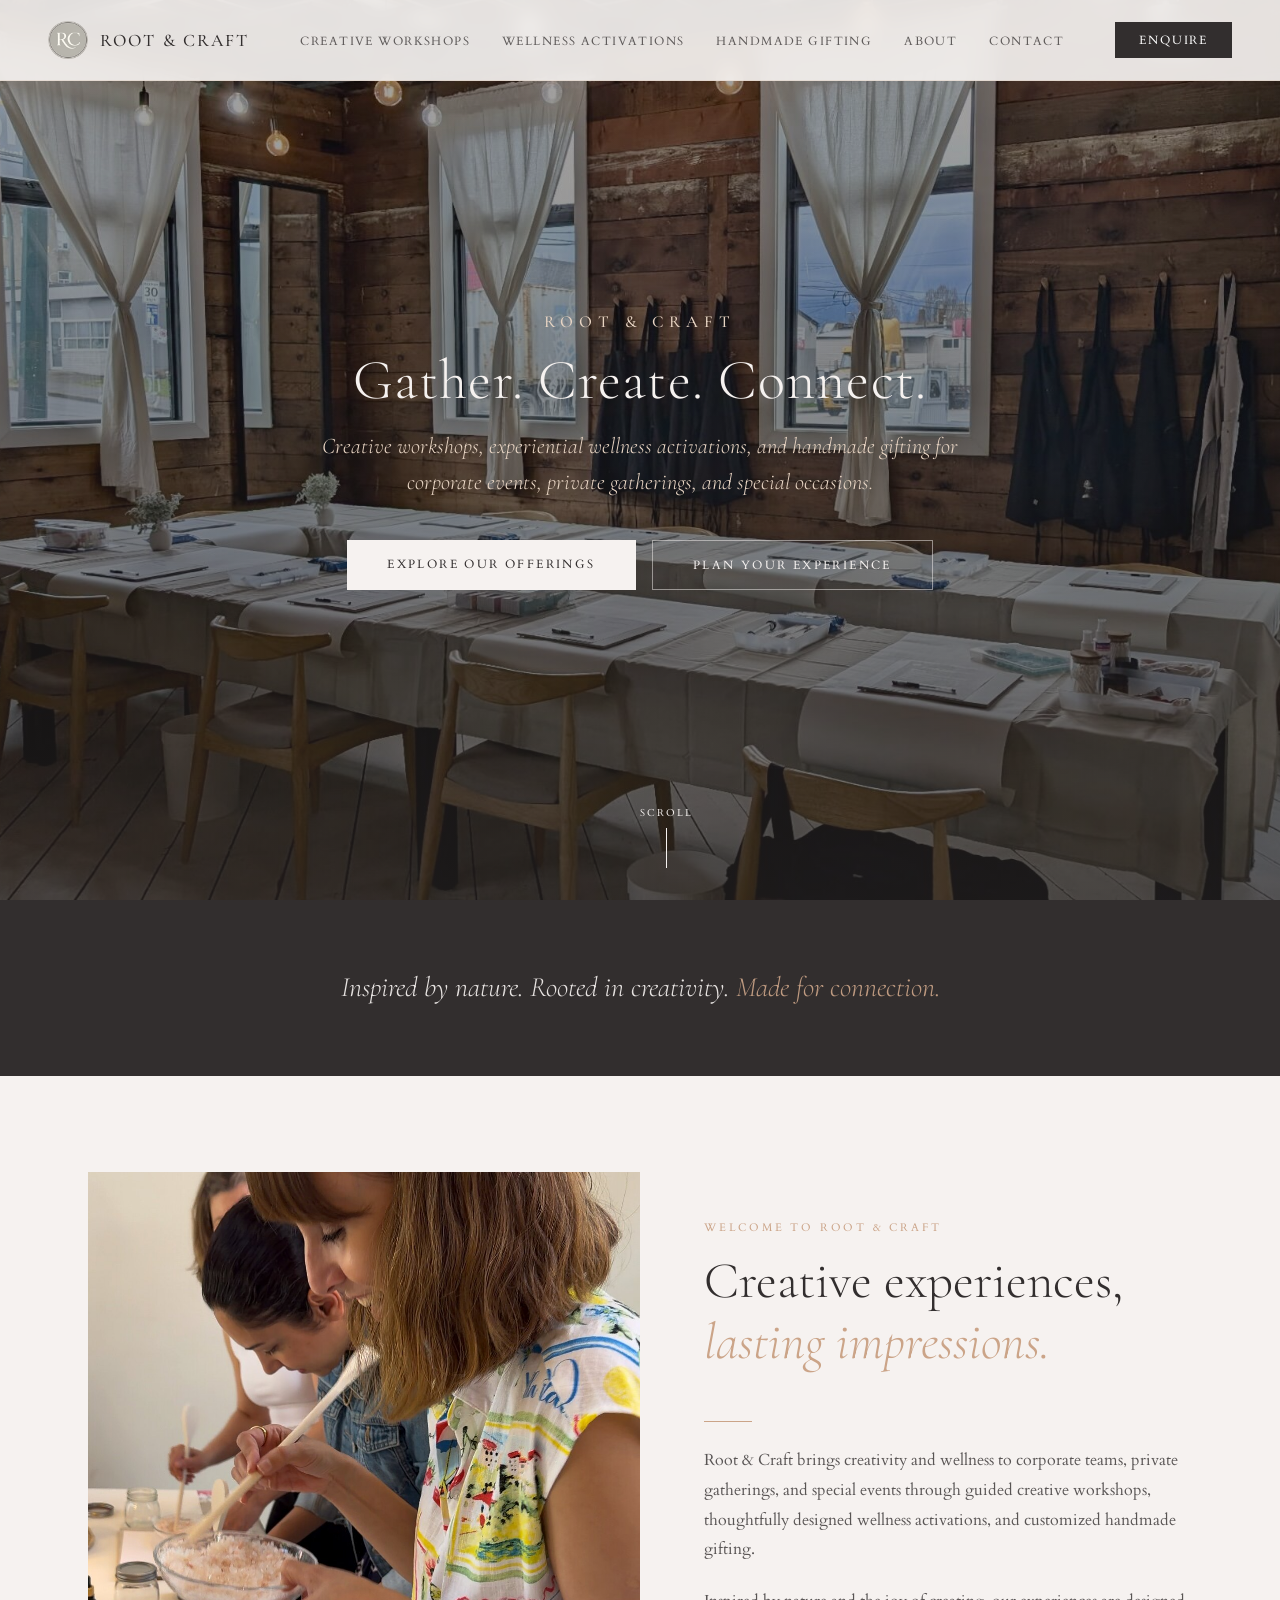
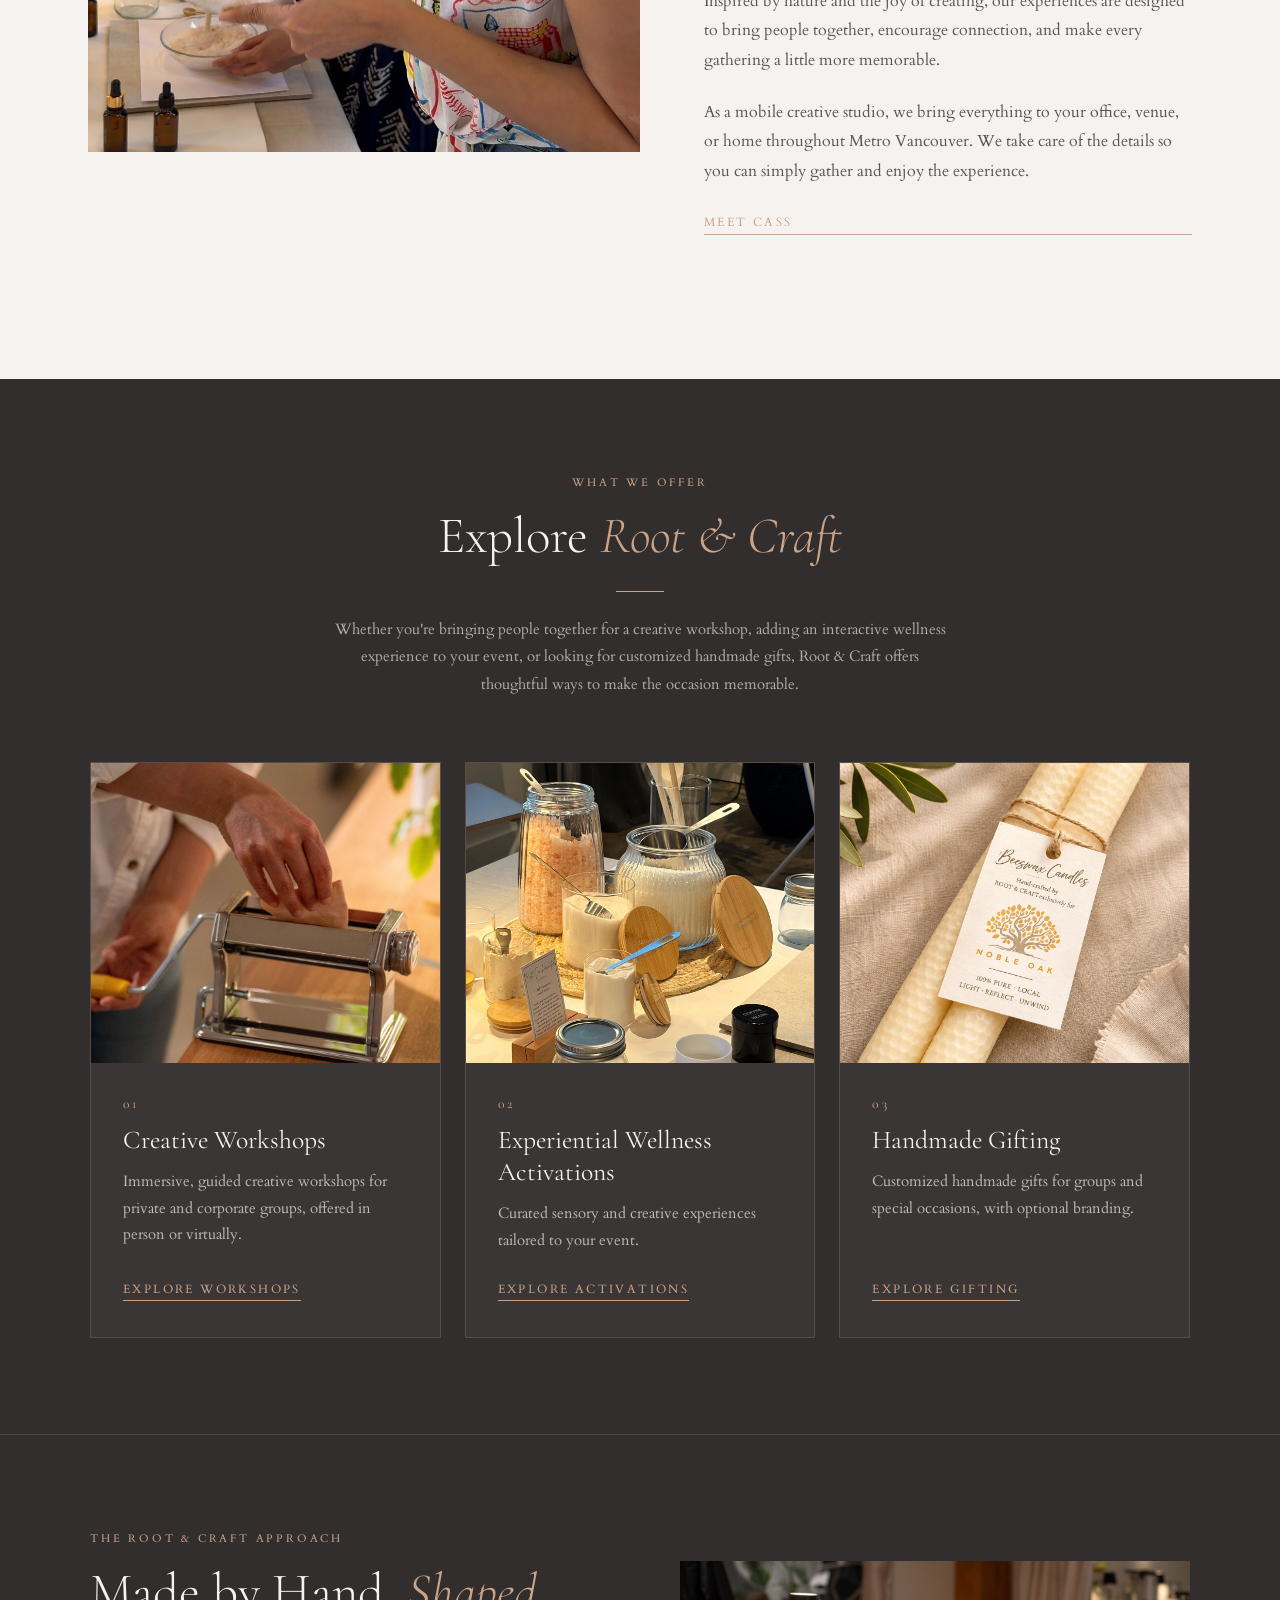
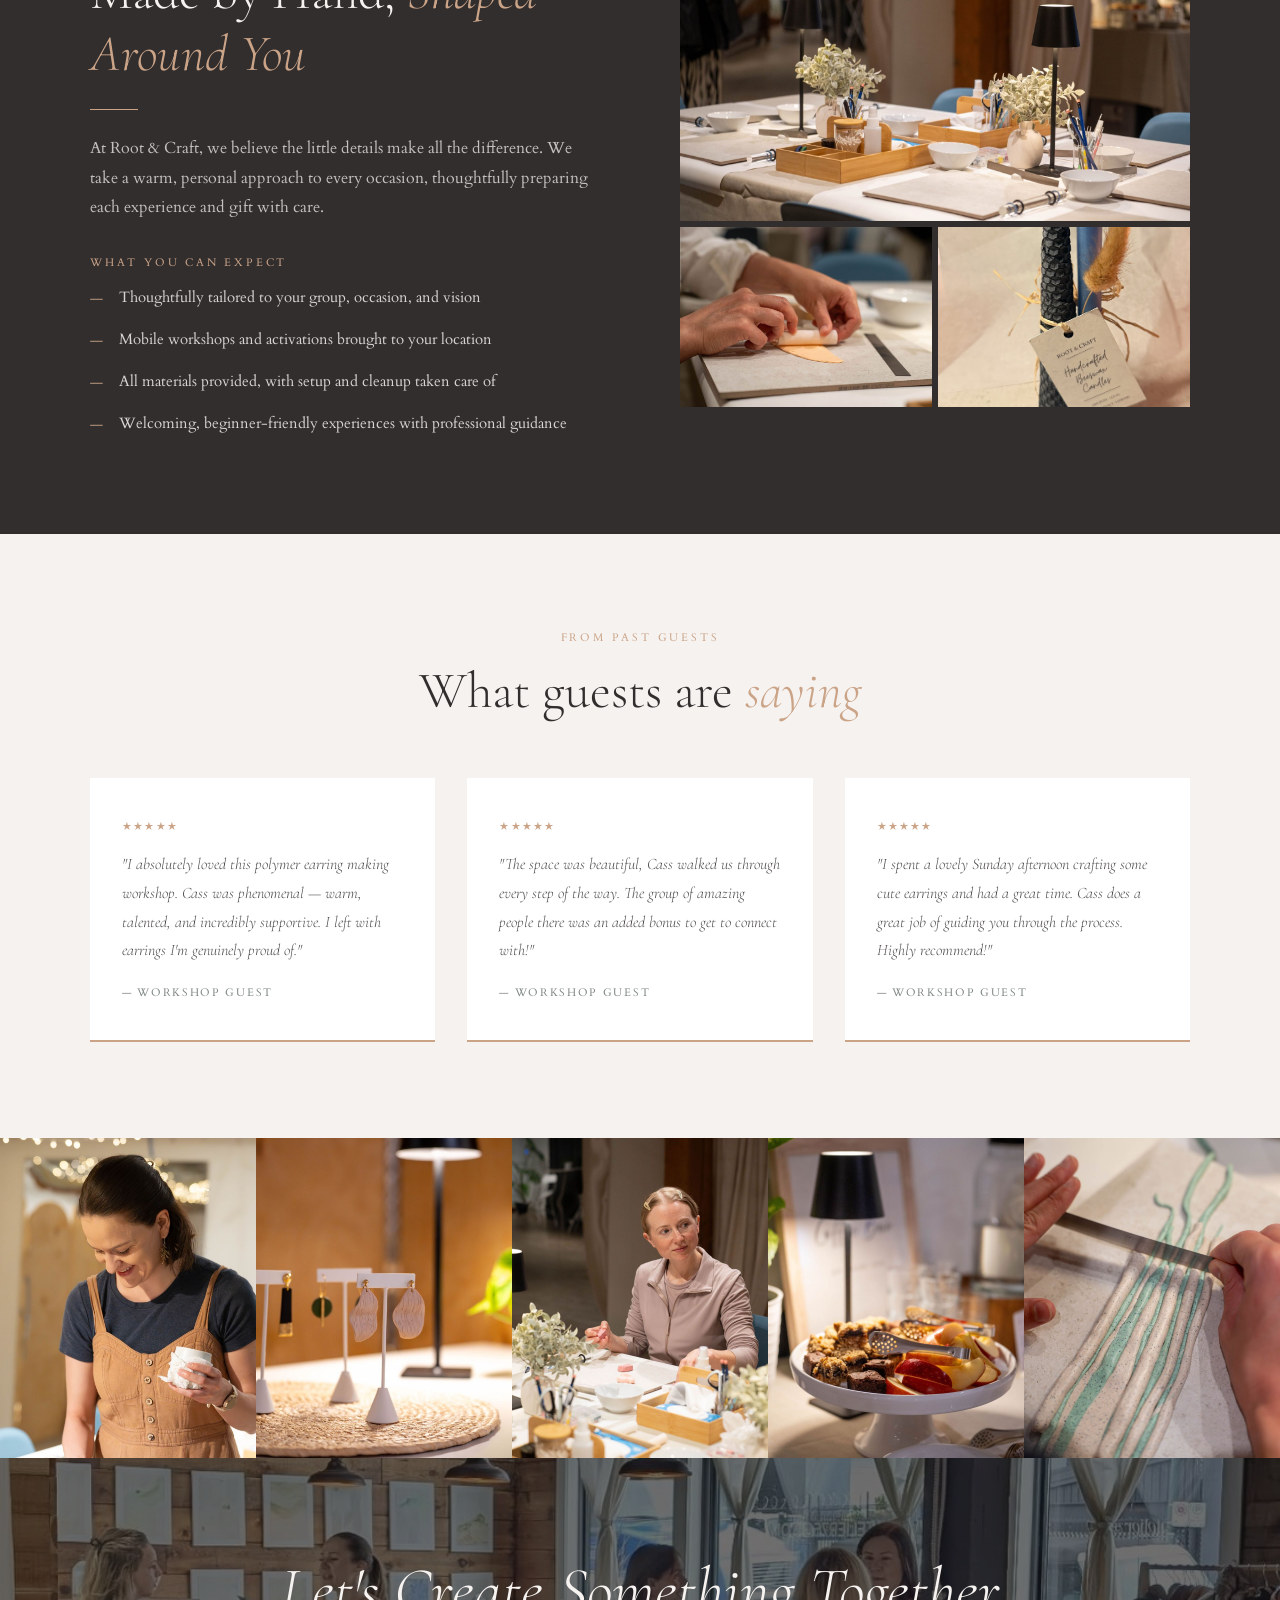
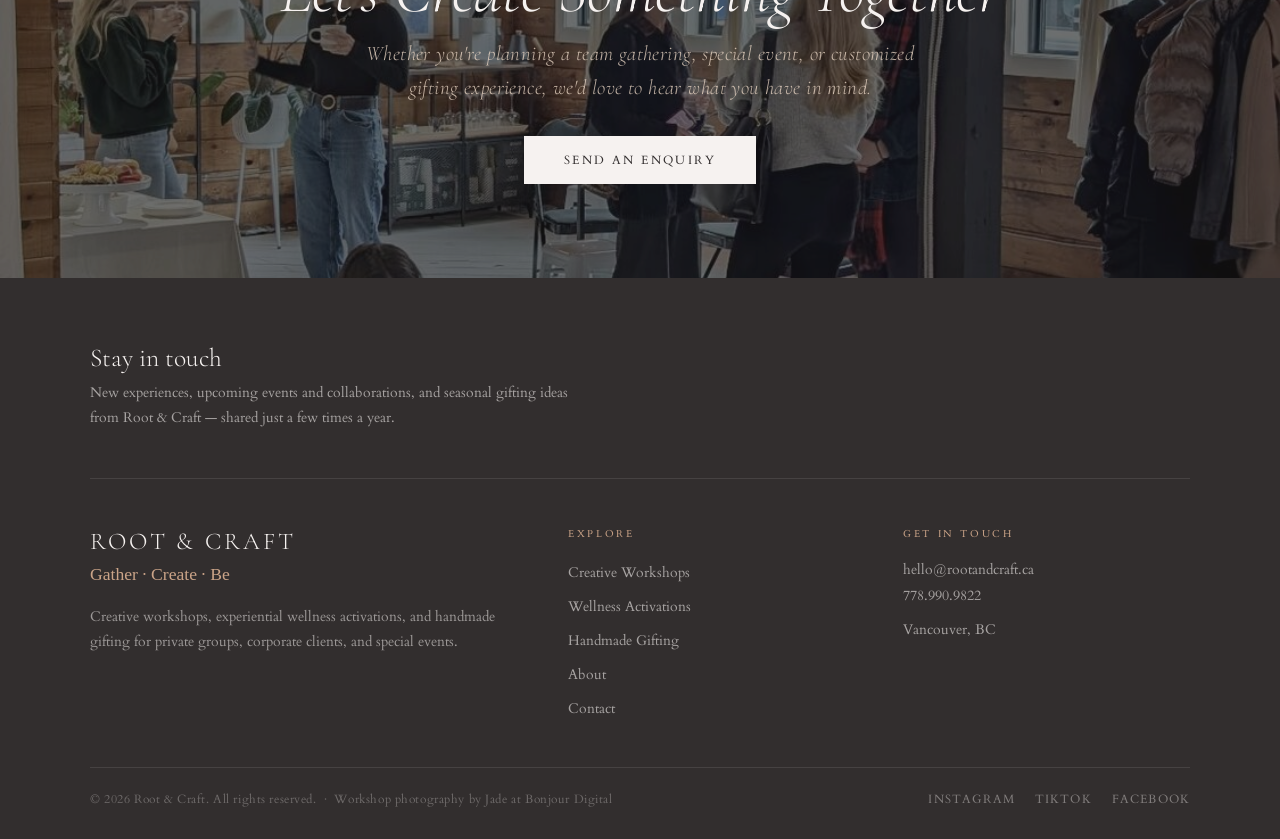
==== commit 6b2e5f80: "Home welcome: bath soak blending guests photo Co-Authored-By: Claude Opus 5.5 <noreply@anthropic.com" ====
--- a/index.html
+++ b/index.html
@@ -125,7 +125,7 @@
   <!-- INTRODUCTION -->
   <div class="about">
     <div class="about-image reveal">
-      <img src="/images/ws-guests-laughing.jpg" alt="Two guests laughing together at a Root &amp; Craft workshop" style="object-position: 62% center;" />
+      <img src="/images/home-welcome-blending.jpg" alt="Guests blending mineral salts at a Root &amp; Craft bath soak activation" style="object-position: 55% center;" />
       <div class="about-image-accent"></div>
     </div>
     <div class="about-content reveal">
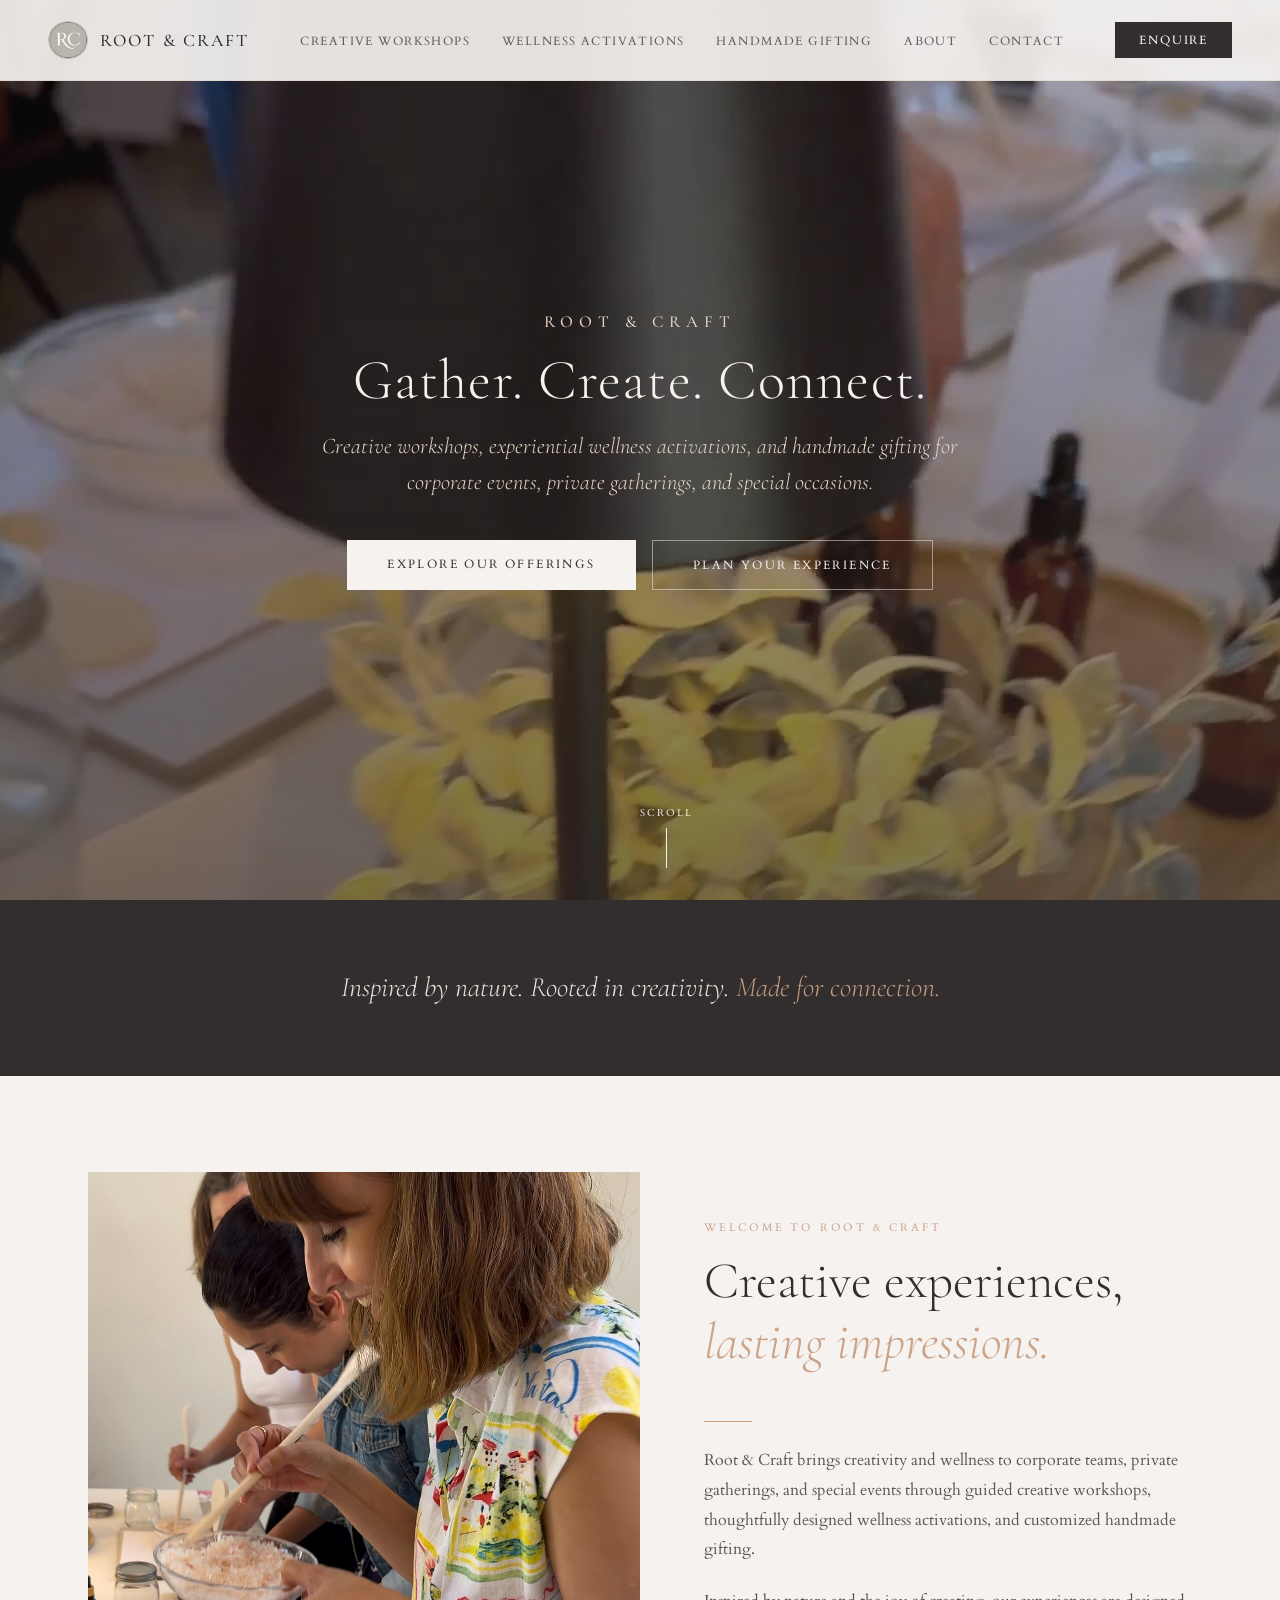
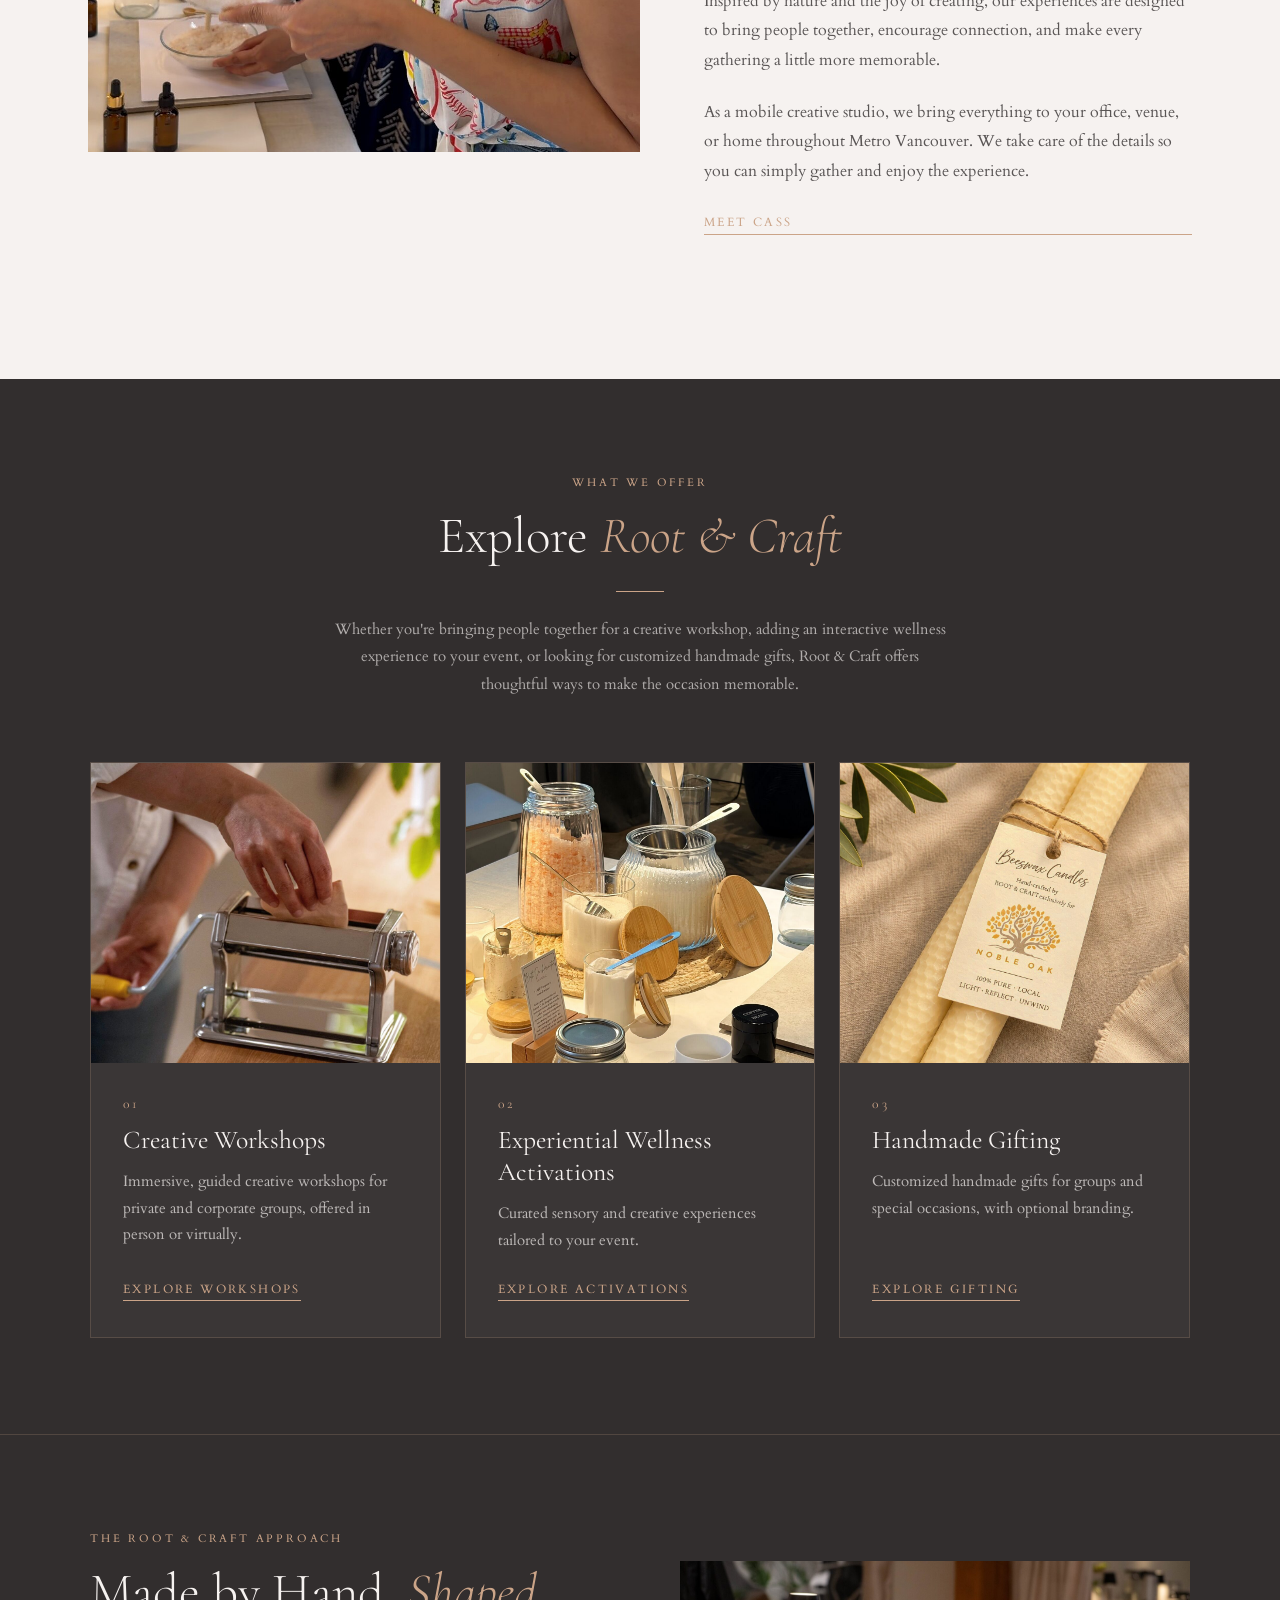
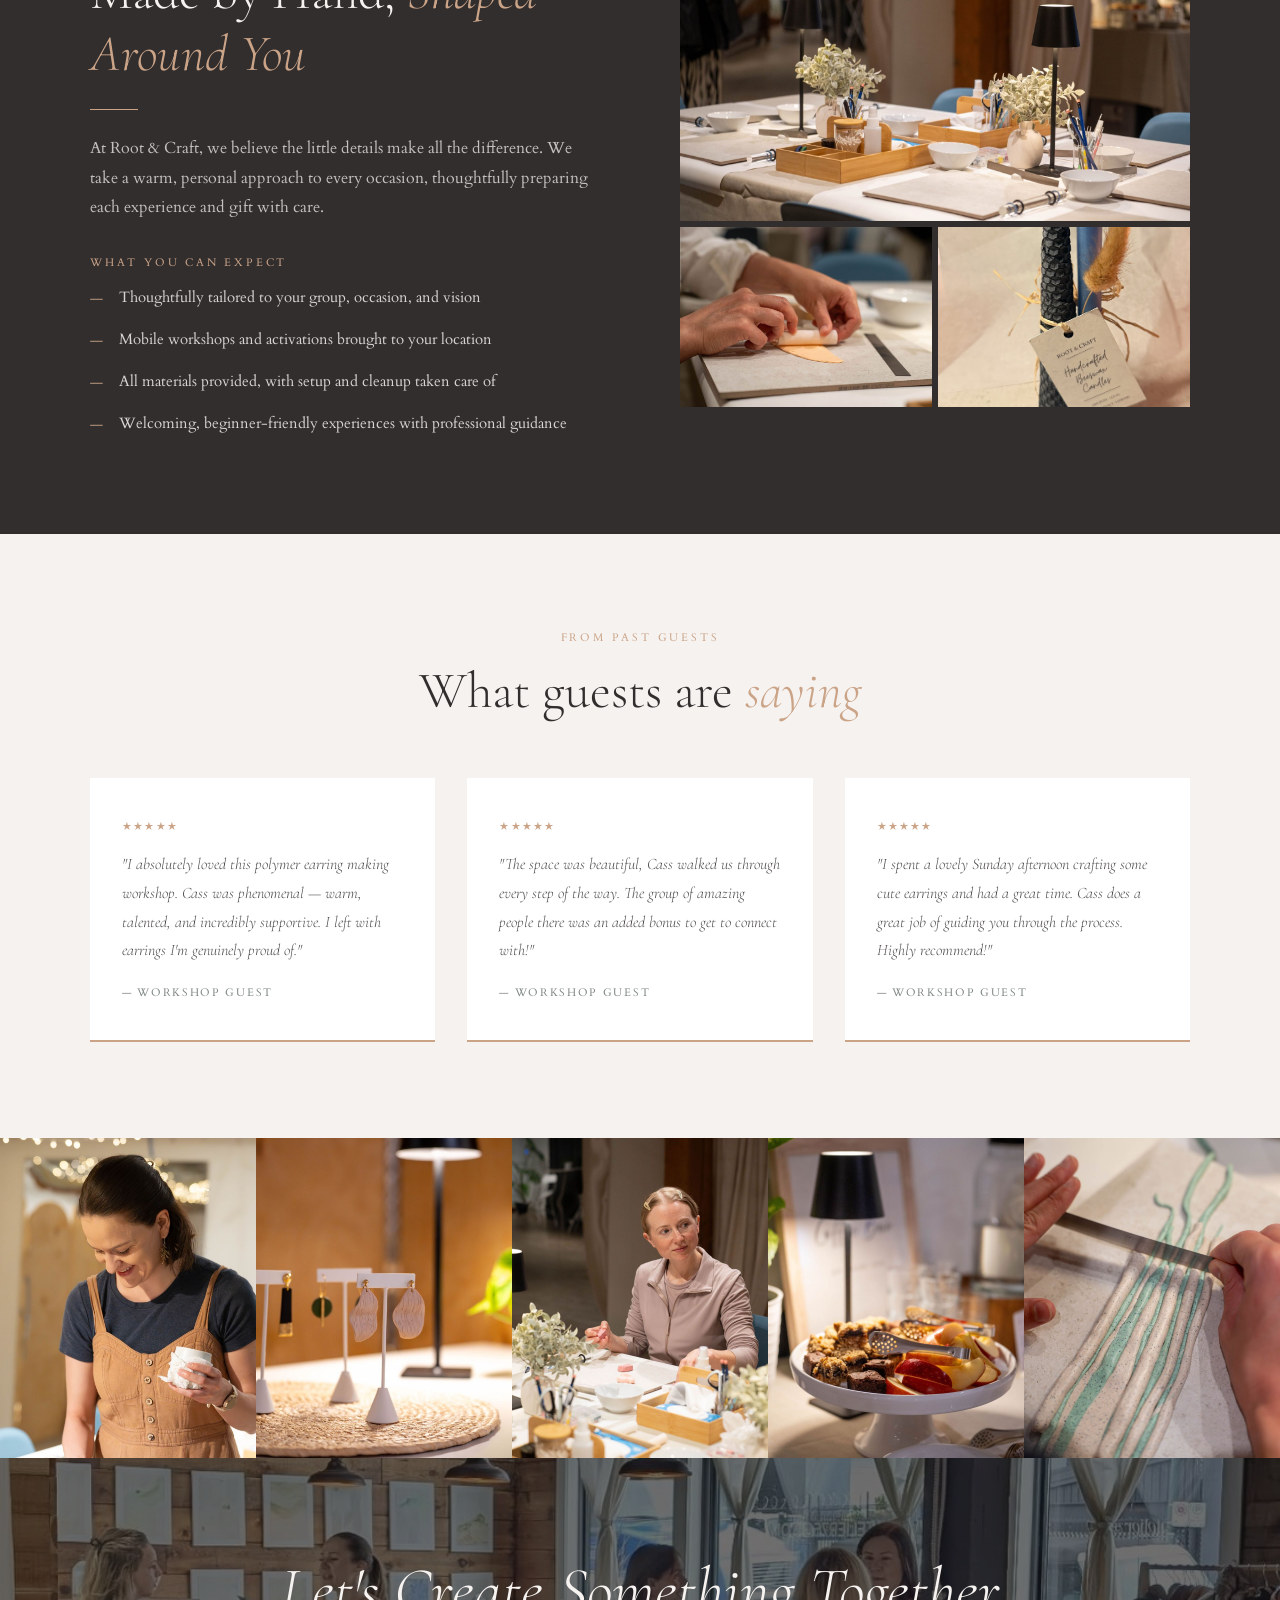
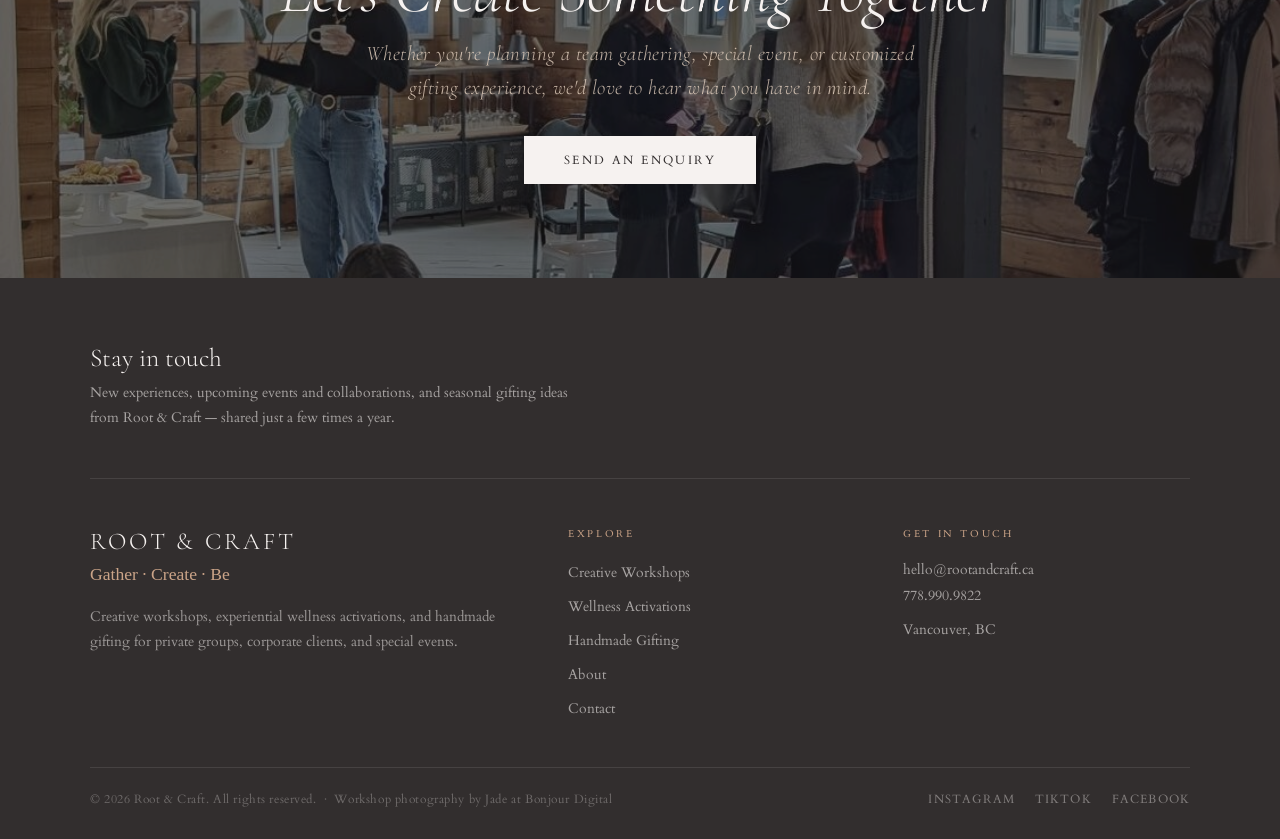
==== commit 20c27c93: "Home hero: looping background video with poster fallback Co-Authored-By: Claude Opus 5.5 <noreply@an" ====
--- a/index.html
+++ b/index.html
@@ -95,13 +95,13 @@
       <li><a href="/about/">About</a></li>
       <li><a href="/contact/">Contact</a></li>
     </ul>
-    <a href="https://docs.google.com/forms/d/e/1FAIpQLScnFGwsWbq8lyjqXWWQhCBJ6uZsa8aePBgdtKsyK0-zcgUXMg/viewform" target="_blank" rel="noopener" class="nav-cta">Enquire</a>
+    <a href="/contact/#enquire" class="nav-cta">Enquire</a>
     <button class="nav-toggle" aria-label="Menu" aria-expanded="false" aria-controls="nav-links"><span></span><span></span><span></span></button>
   </nav>
 
   <!-- HERO -->
   <section class="hero">
-    <div class="hero-bg"><img src="/images/hero.jpg" alt="Tables set for a Root &amp; Craft creative experience" /></div>
+    <div class="hero-bg"><video class="hero-video" src="/video/hero.mp4" poster="/images/hero-video-poster.jpg" autoplay muted loop playsinline preload="auto" aria-hidden="true"></video></div>
     <div class="hero-overlay"></div>
     <div class="hero-content">
       <p class="hero-eyebrow hero-eyebrow-caps">Root &amp; Craft</p>
@@ -109,7 +109,7 @@
       <p class="hero-sub">Creative workshops, experiential wellness activations, and handmade gifting for corporate events, private gatherings, and special occasions.</p>
       <div class="hero-buttons">
         <a href="#services" class="btn-primary">Explore Our Offerings</a>
-        <a href="https://docs.google.com/forms/d/e/1FAIpQLScnFGwsWbq8lyjqXWWQhCBJ6uZsa8aePBgdtKsyK0-zcgUXMg/viewform" target="_blank" rel="noopener" class="btn-outline">Plan Your Experience</a>
+        <a href="/contact/#enquire" class="btn-outline">Plan Your Experience</a>
       </div>
     </div>
     <div class="hero-scroll"><span>Scroll</span><div class="scroll-line"></div></div>
@@ -249,7 +249,7 @@
     <div class="cta-banner-content reveal">
       <h2>Let's Create Something Together</h2>
       <p class="cta-plain">Whether you're planning a team gathering, special event, or customized gifting experience, we'd love to hear what you have in mind.</p>
-      <a href="https://docs.google.com/forms/d/e/1FAIpQLScnFGwsWbq8lyjqXWWQhCBJ6uZsa8aePBgdtKsyK0-zcgUXMg/viewform" target="_blank" rel="noopener" class="btn-primary">Send an Enquiry</a>
+      <a href="/contact/#enquire" class="btn-primary">Send an Enquiry</a>
     </div>
   </div>
 
--- a/styles.css
+++ b/styles.css
@@ -1446,3 +1446,13 @@
 @media (min-width: 769px) { .two-col.contact-cols { grid-template-columns: 1.5fr 1fr; } }
 .enquiry-form input[type="radio"] { accent-color: var(--clay); width: 1.05rem; height: 1.05rem; }
 .enquiry-form ::placeholder { color: var(--charcoal); opacity: 0.4; font-style: italic; }
+
+/* Land the form below the fixed nav when jumping to #enquire */
+#enquire { scroll-margin-top: 6rem; }
+
+/* Homepage hero video */
+.hero-bg video { width: 100%; height: 100%; object-fit: cover; object-position: center; display: block; filter: brightness(0.82); }
+@media (prefers-reduced-motion: reduce) {
+  .hero-bg video { display: none; }
+  .hero-bg { background: url('/images/hero-video-poster.jpg') center / cover no-repeat; }
+}
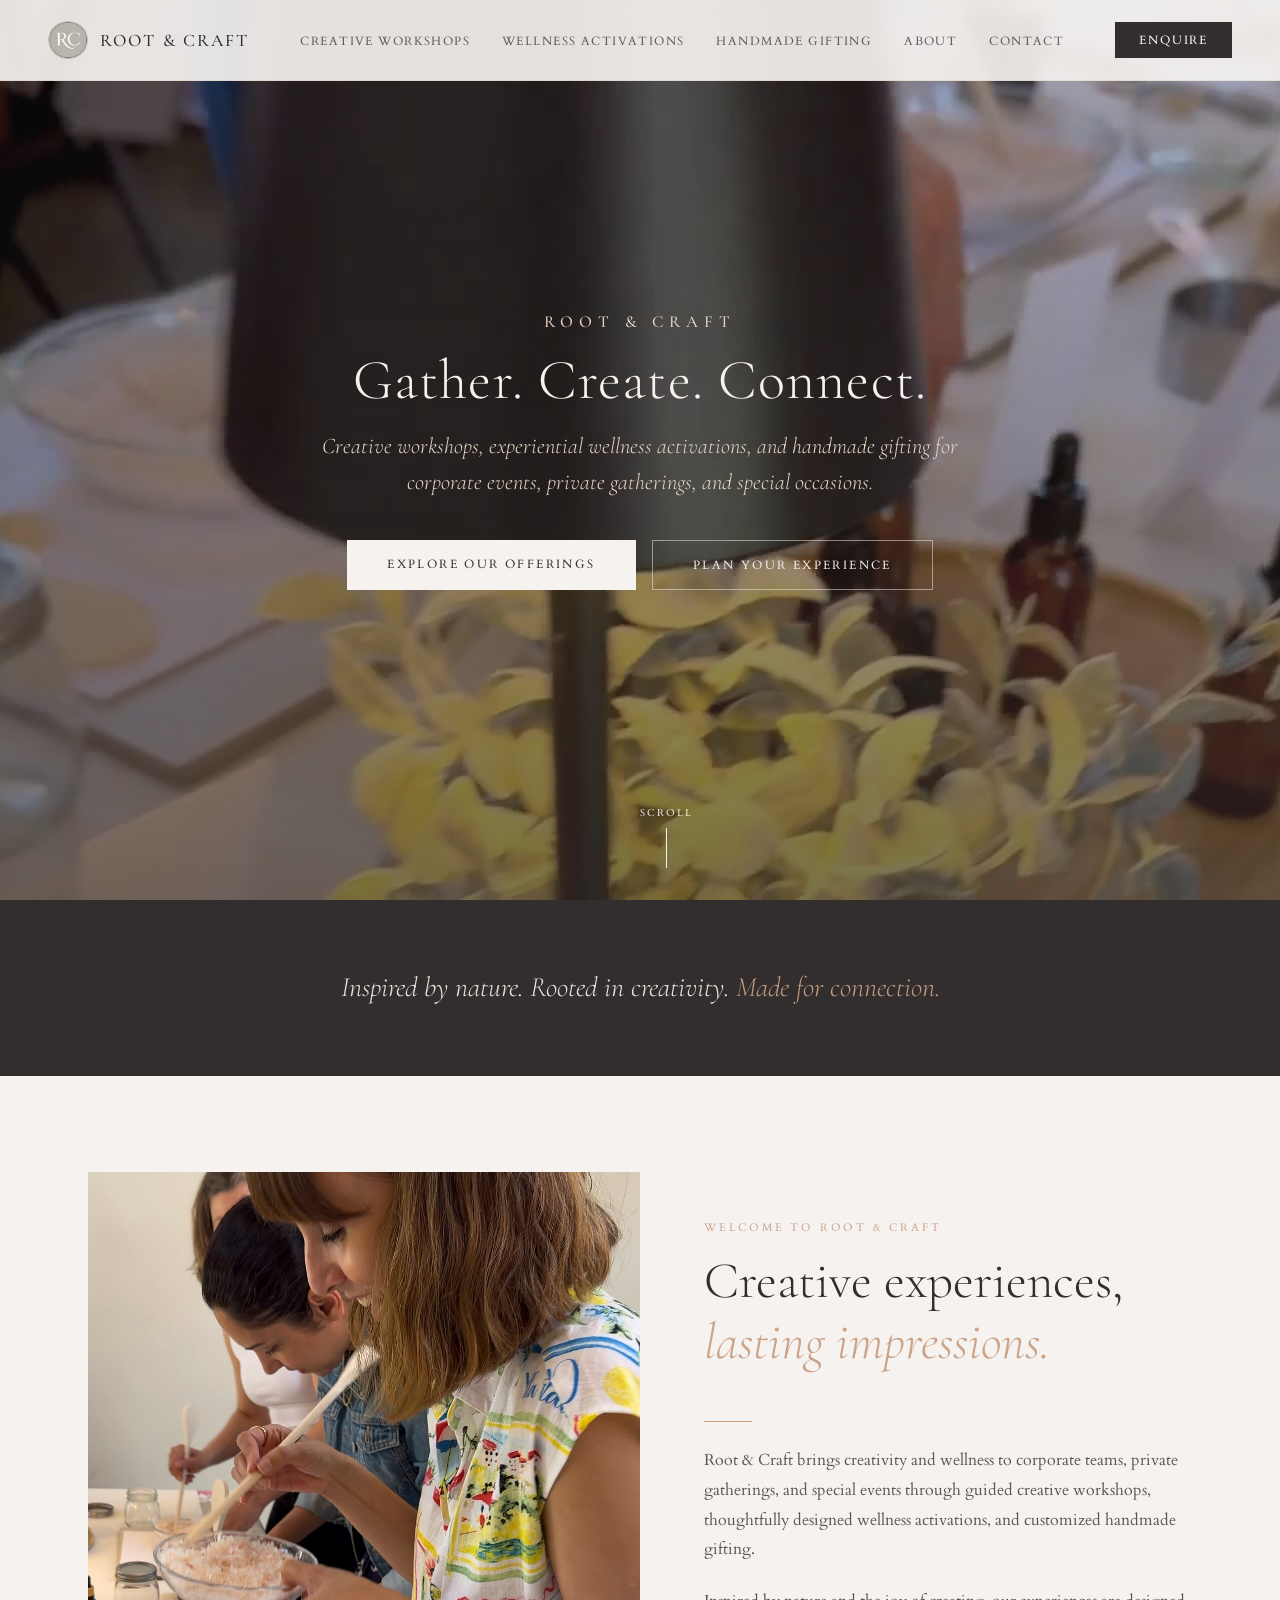
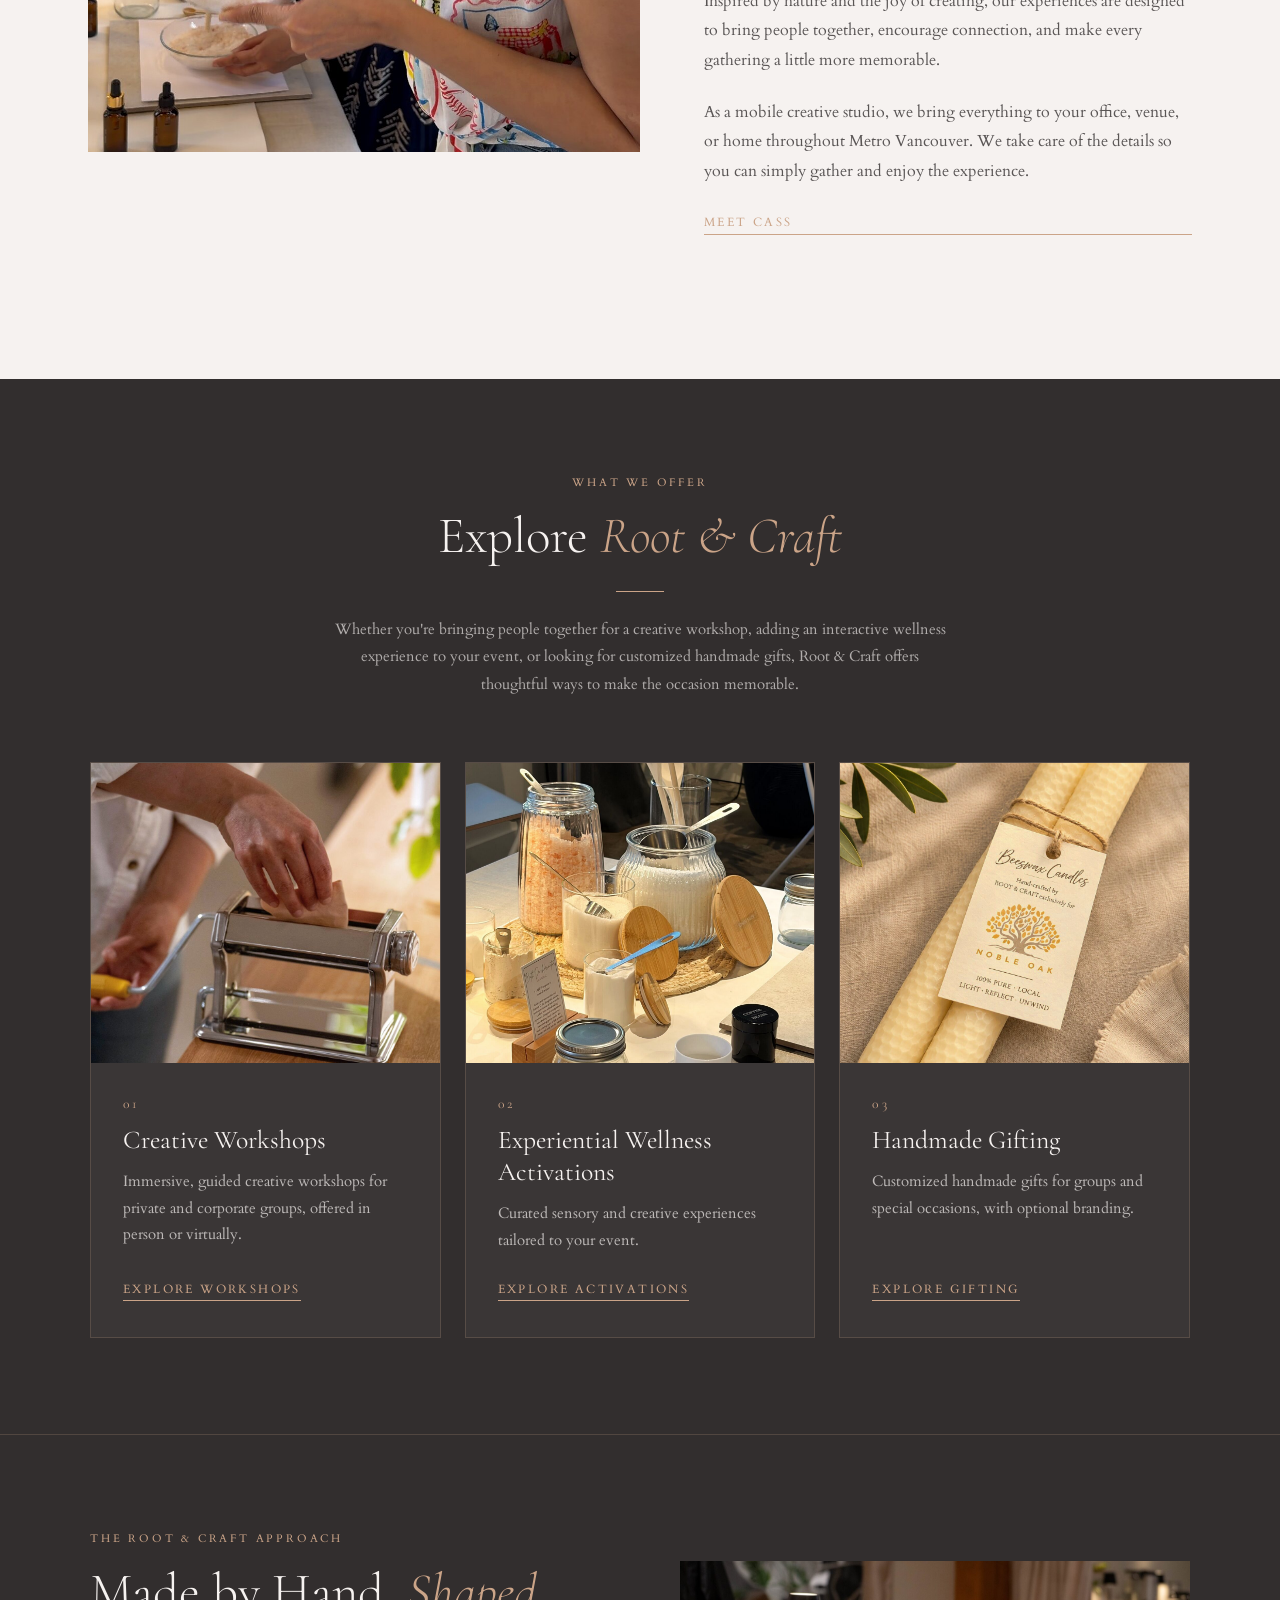
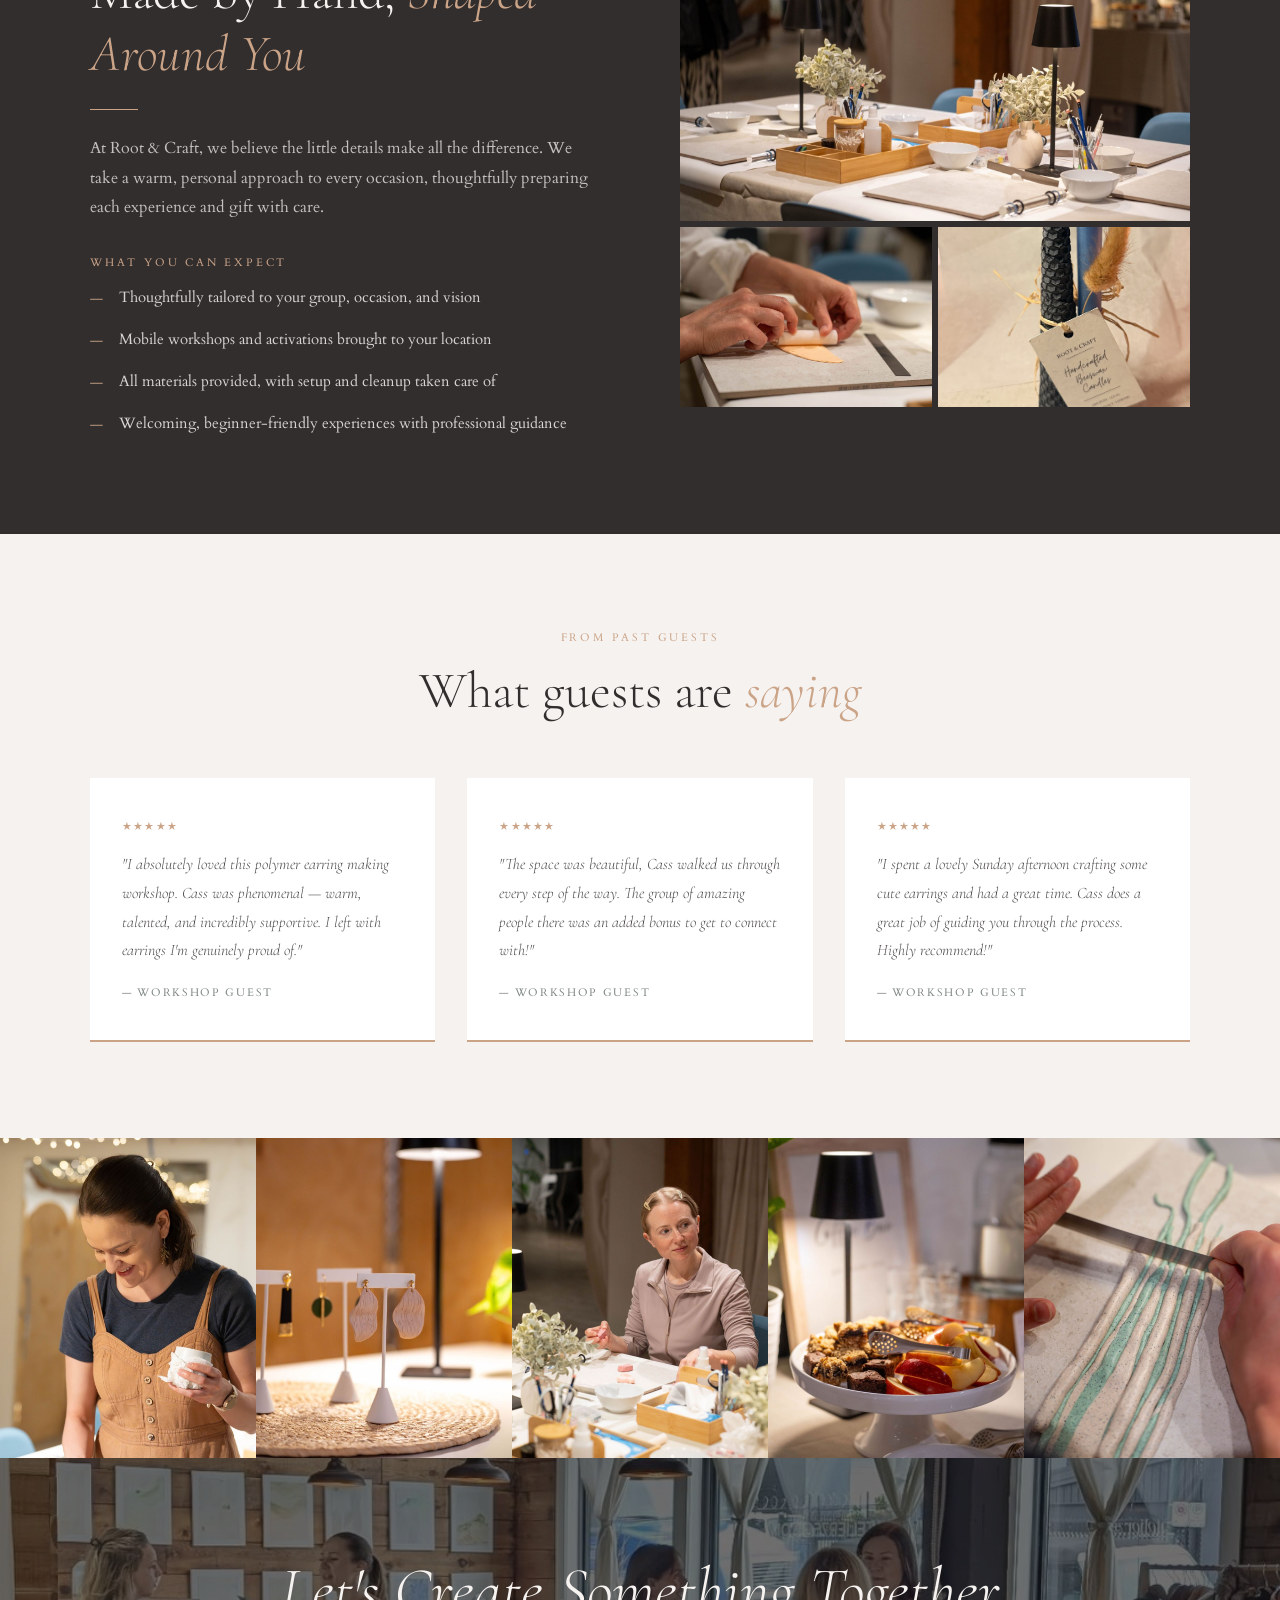
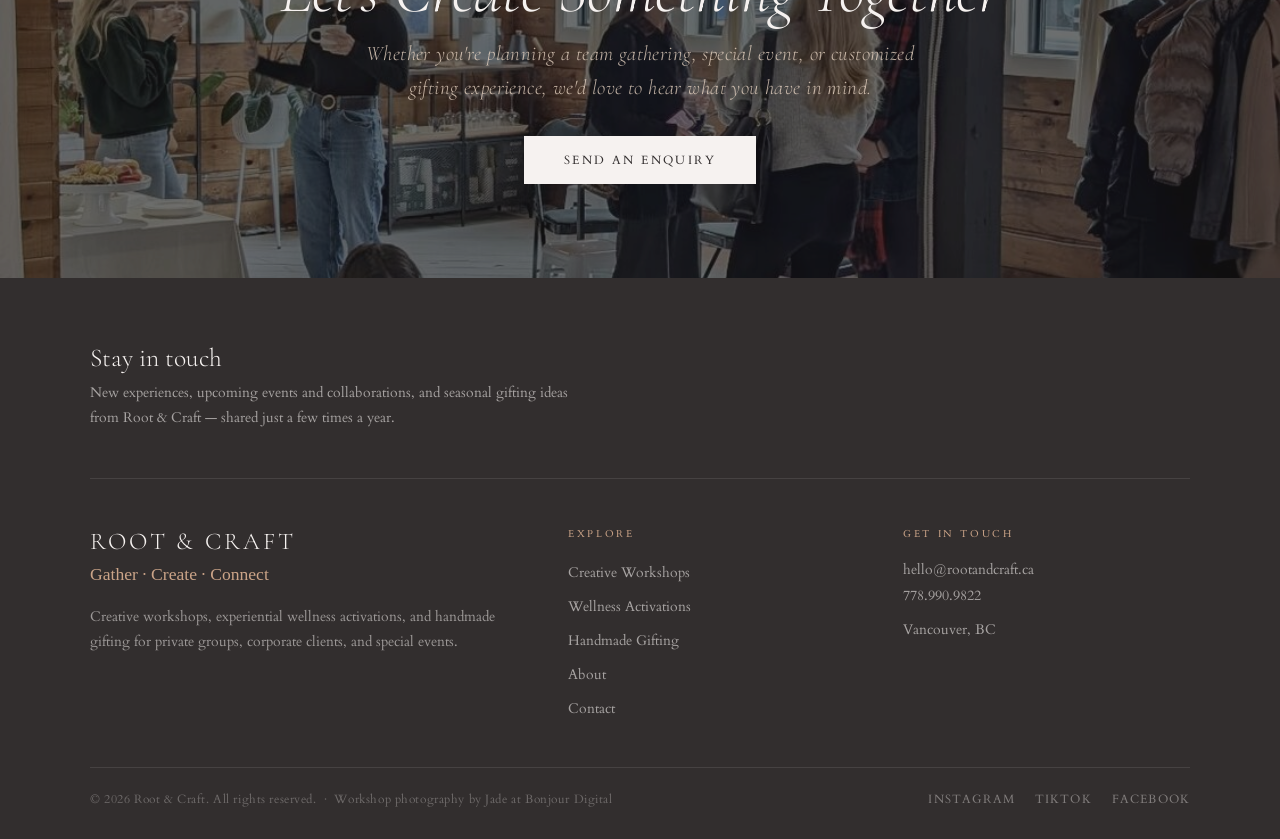
==== commit 4abee805: "Footer tagline: Gather · Create · Connect Co-Authored-By: Claude Opus 5.5 <noreply@anthropic.com> Cl" ====
--- a/index.html
+++ b/index.html
@@ -64,7 +64,9 @@
 }
   </script>
 
-  <link rel="icon" type="image/png" href="/images/favicon.png" />
+  <link rel="icon" type="image/png" sizes="48x48" href="/images/favicon-48.png" />
+  <link rel="icon" type="image/png" sizes="192x192" href="/images/favicon-192.png" />
+  <link rel="apple-touch-icon" sizes="180x180" href="/apple-touch-icon.png" />
   <link rel="preconnect" href="https://fonts.googleapis.com" />
   <link rel="preconnect" href="https://fonts.gstatic.com" crossorigin />
   <link href="https://fonts.googleapis.com/css2?family=Cardo:ital,wght@0,400;0,700;1,400&family=Cormorant+Garamond:ital,wght@0,300;0,400;0,500;1,300;1,400&family=Moontime&display=swap" rel="stylesheet" />
@@ -265,7 +267,7 @@
     <div class="footer-inner">
       <div>
         <p class="footer-brand-name">Root &amp; Craft</p>
-        <p class="footer-tagline">Gather · Create · Be</p>
+        <p class="footer-tagline">Gather · Create · Connect</p>
         <p class="footer-desc">Creative workshops, experiential wellness activations, and handmade gifting for private groups, corporate clients, and special events.</p>
       </div>
       <div>
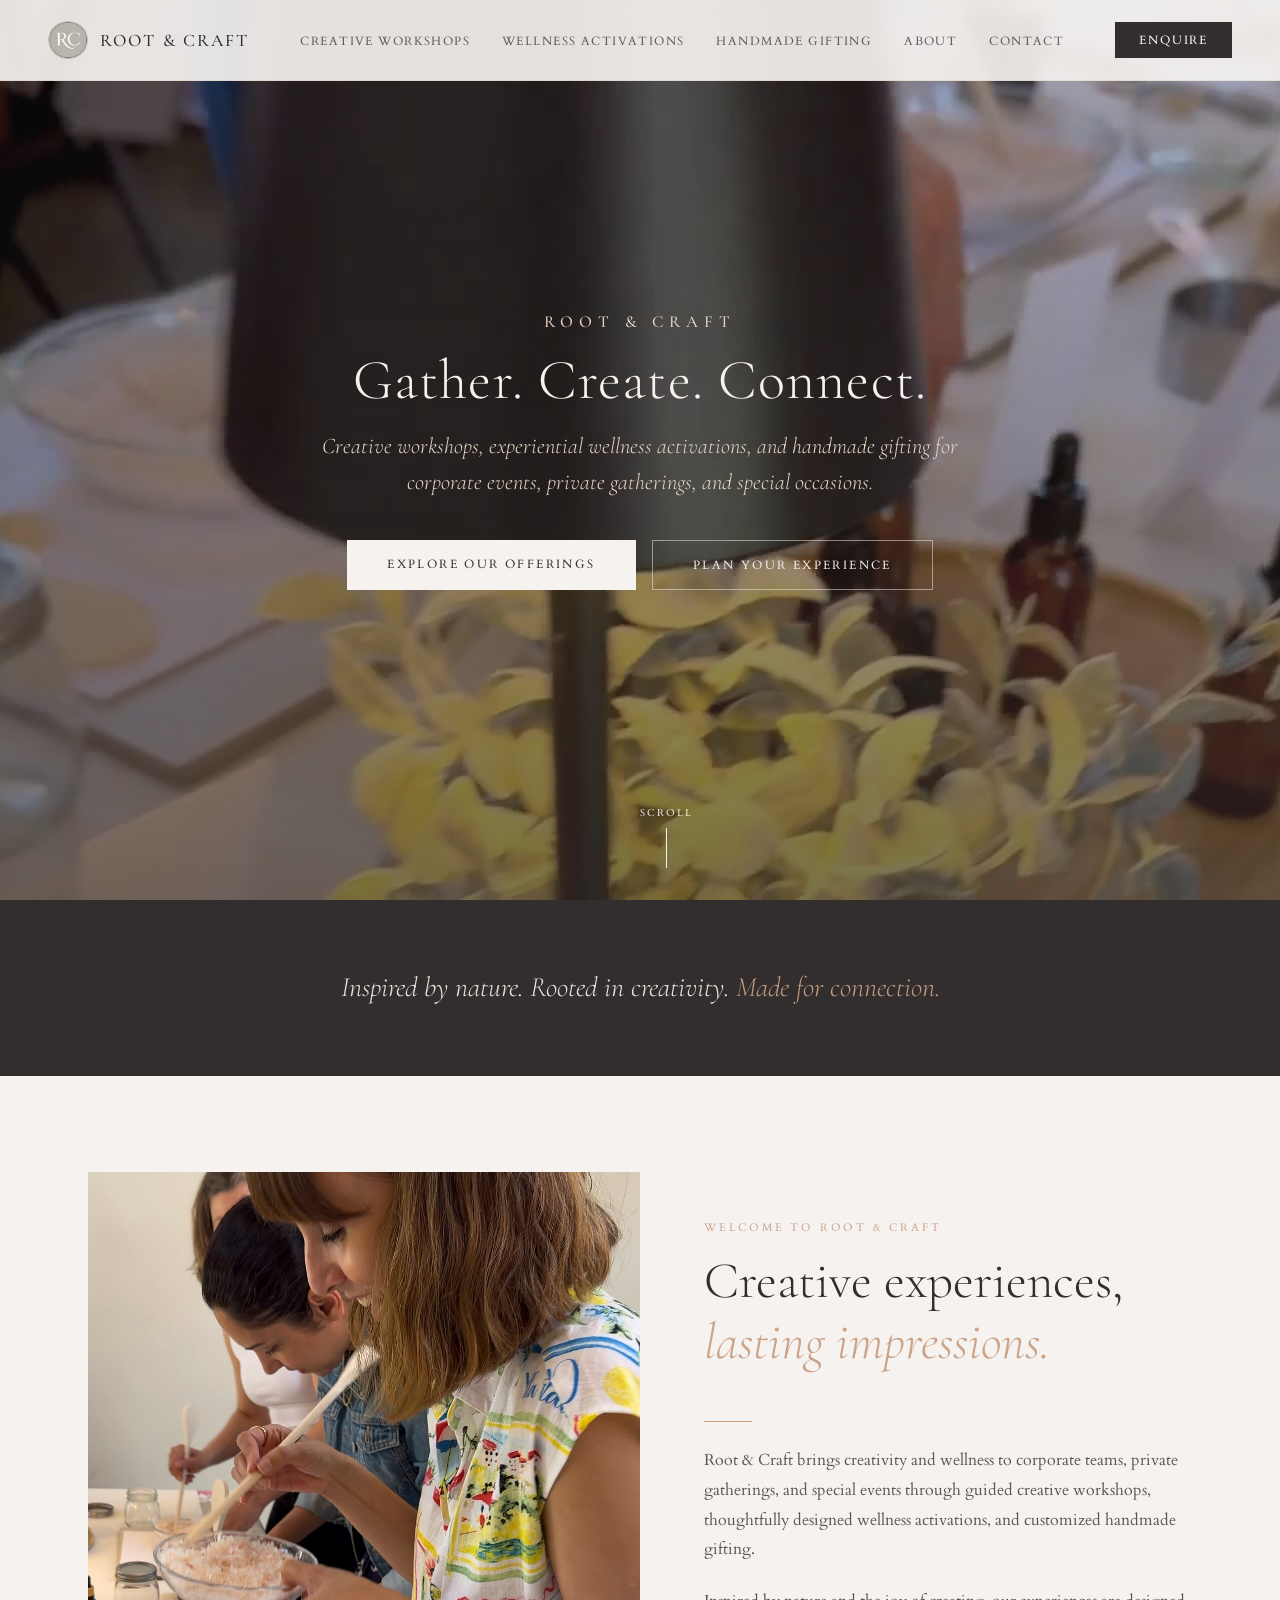
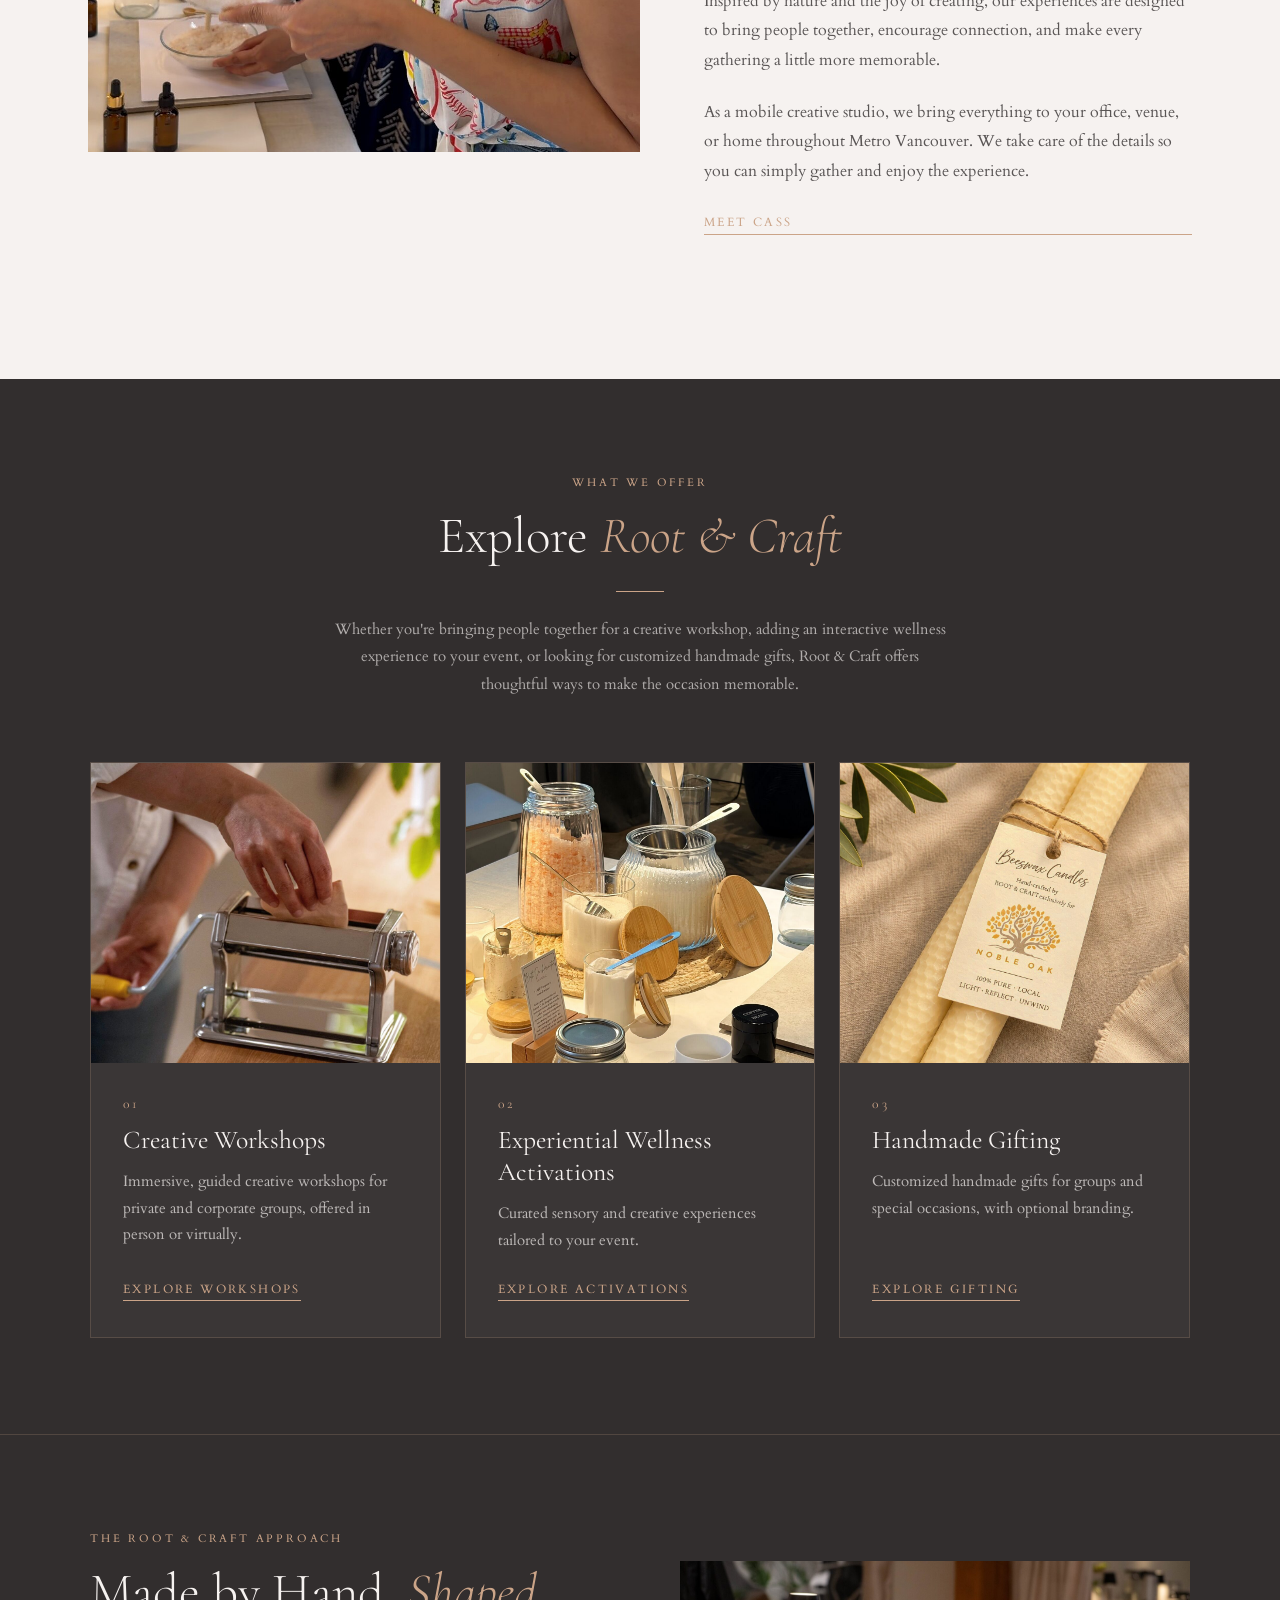
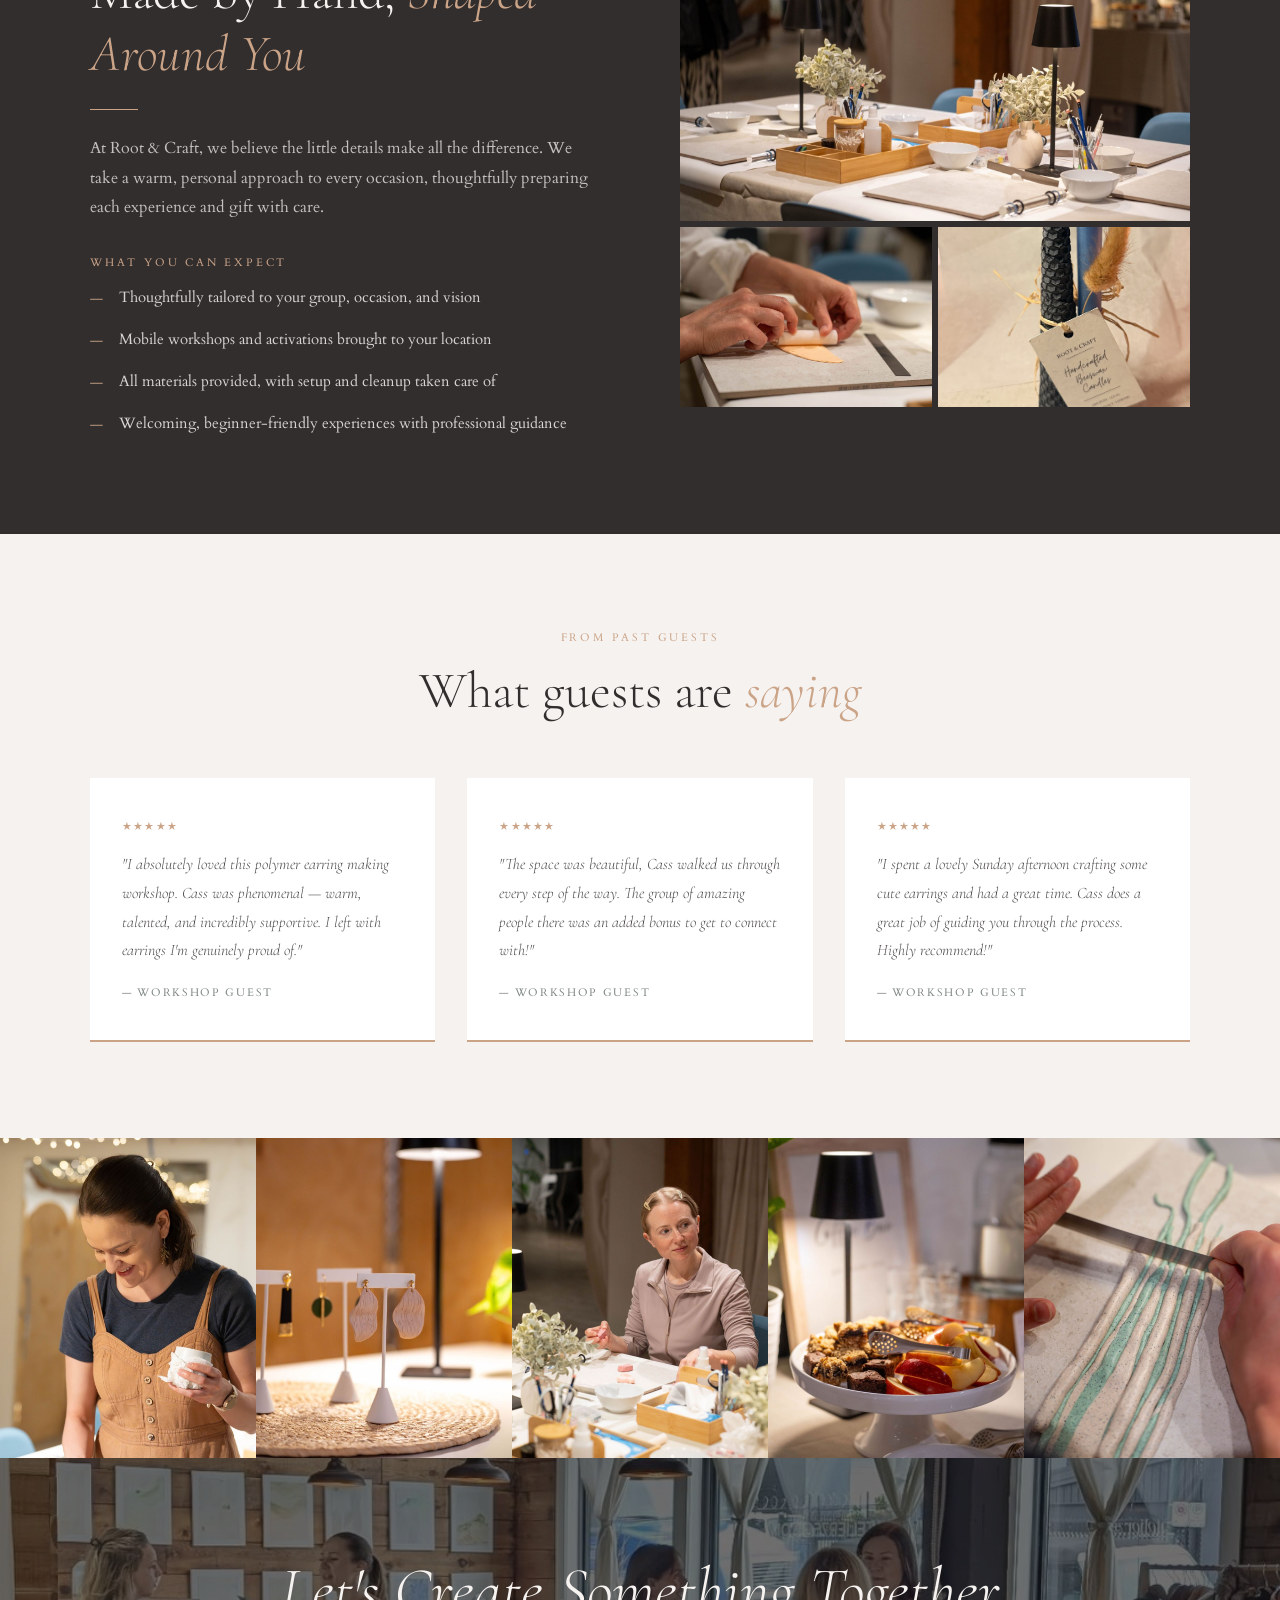
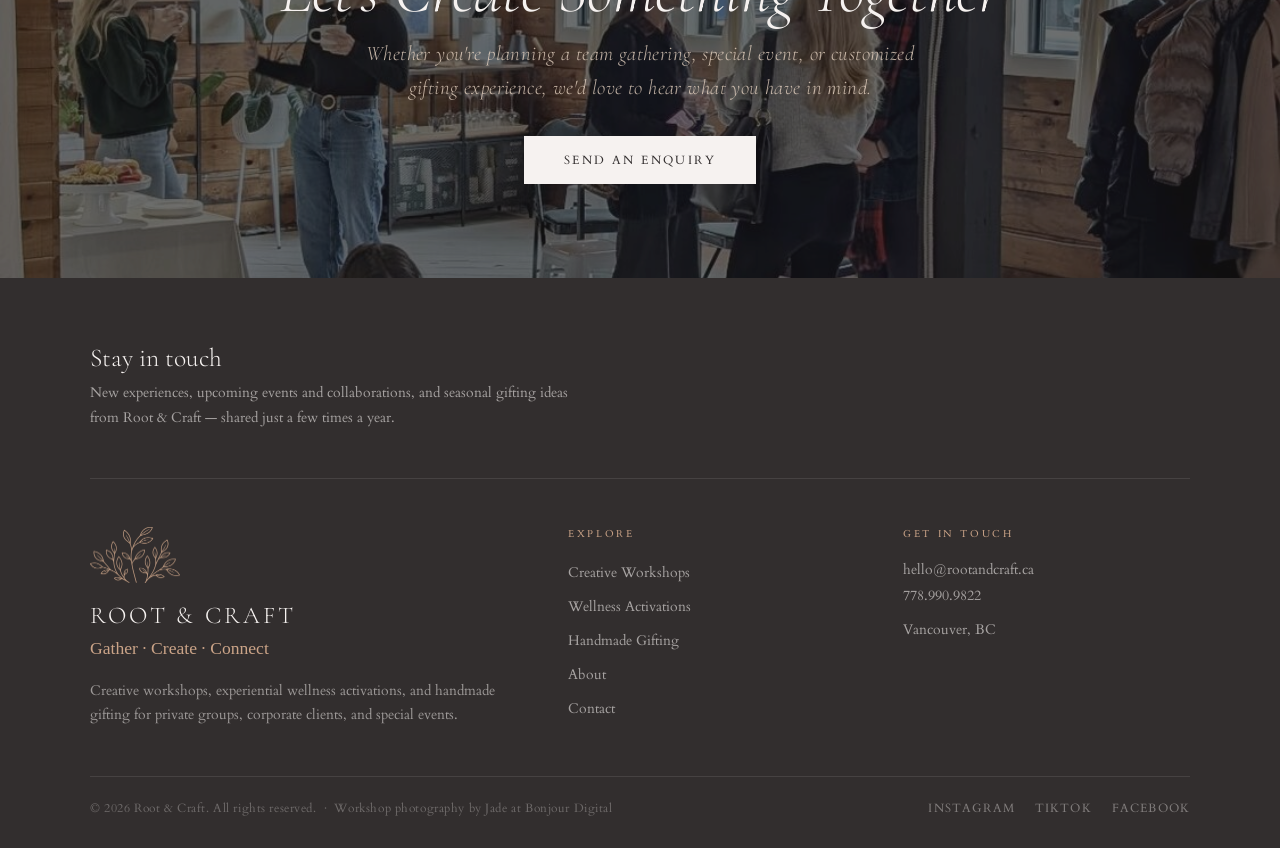
==== commit a308a8f5: "Footer: botanical sprig above brand name Co-Authored-By: Claude Opus 5.5 <noreply@anthropic.com> Cla" ====
--- a/index.html
+++ b/index.html
@@ -266,6 +266,7 @@
     </div>
     <div class="footer-inner">
       <div>
+        <img class="footer-sprig" src="/images/sprig-clay.png" alt="" aria-hidden="true" width="90" />
         <p class="footer-brand-name">Root &amp; Craft</p>
         <p class="footer-tagline">Gather · Create · Connect</p>
         <p class="footer-desc">Creative workshops, experiential wellness activations, and handmade gifting for private groups, corporate clients, and special events.</p>
--- a/styles.css
+++ b/styles.css
@@ -1456,3 +1456,6 @@
   .hero-bg video { display: none; }
   .hero-bg { background: url('/images/hero-video-poster.jpg') center / cover no-repeat; }
 }
+
+/* Footer botanical sprig */
+.footer-sprig { display: block; width: 90px; height: auto; margin-bottom: 1.1rem; opacity: 0.9; }
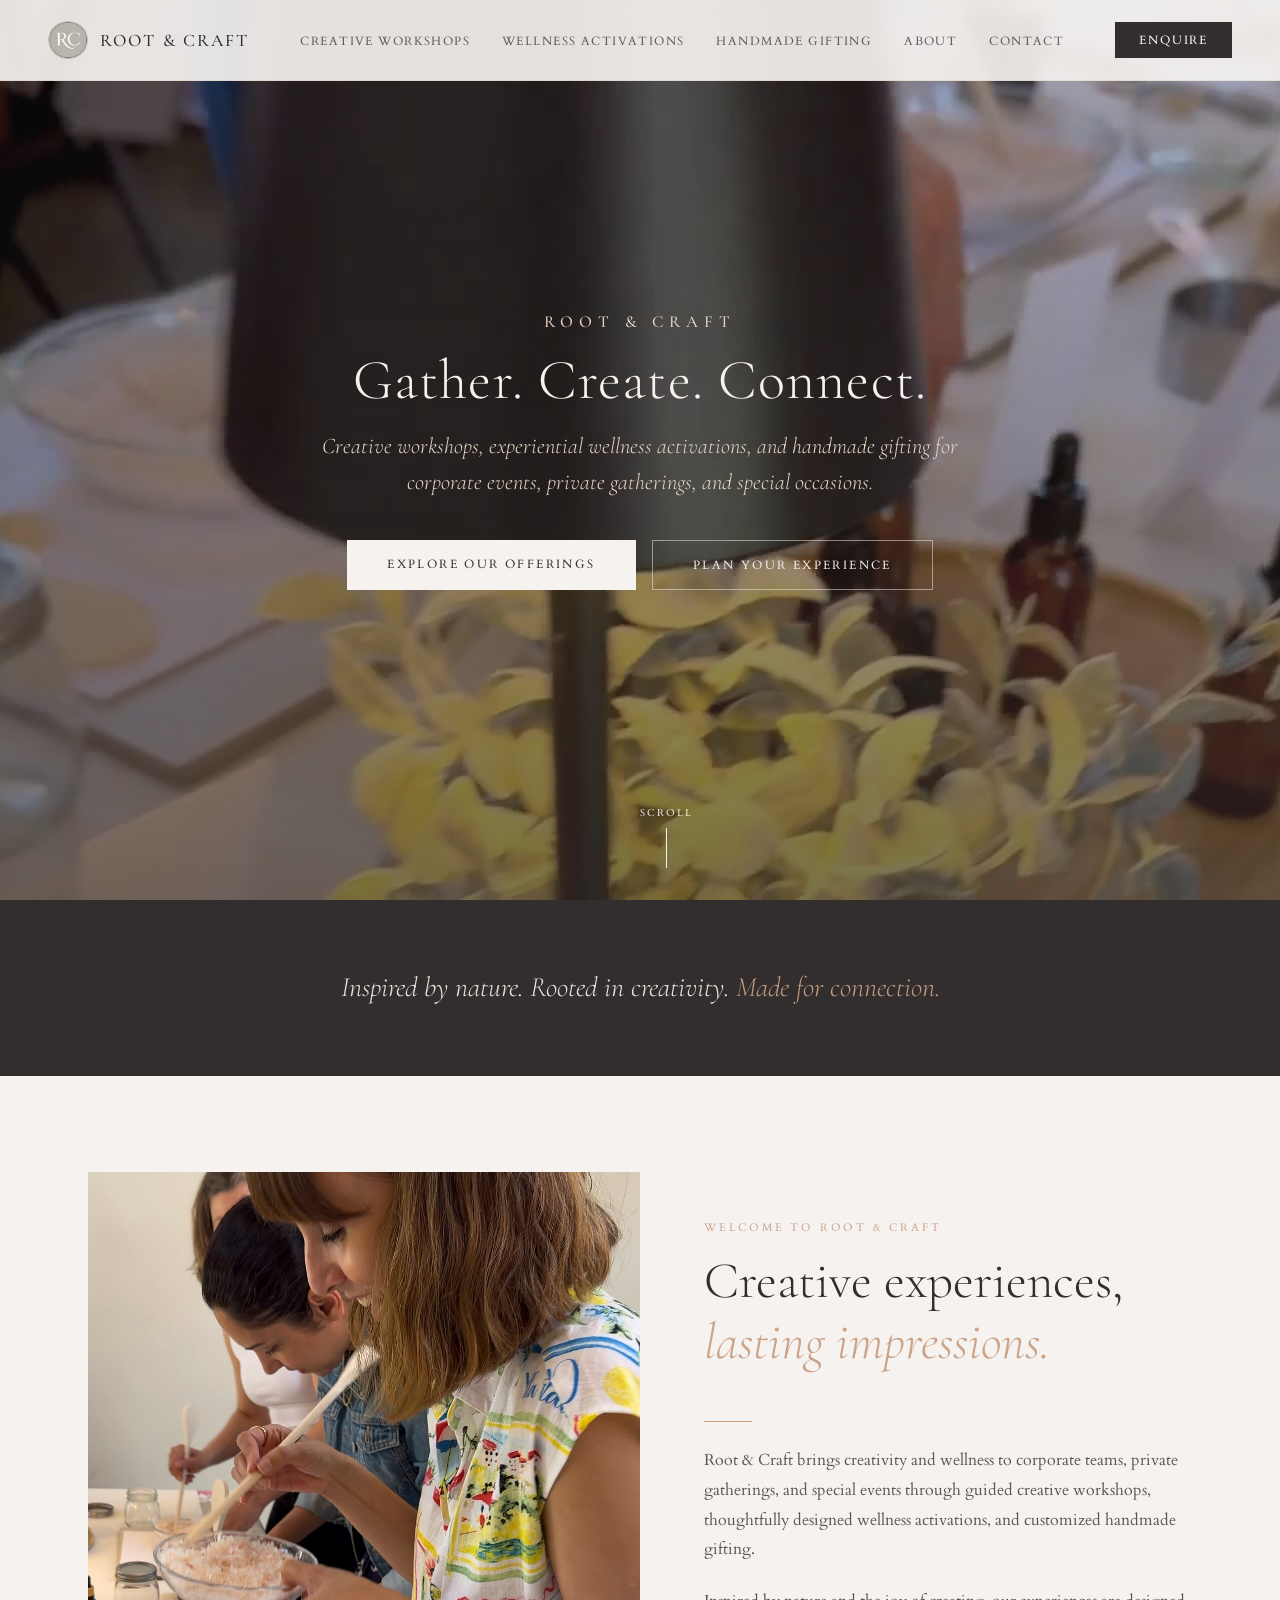
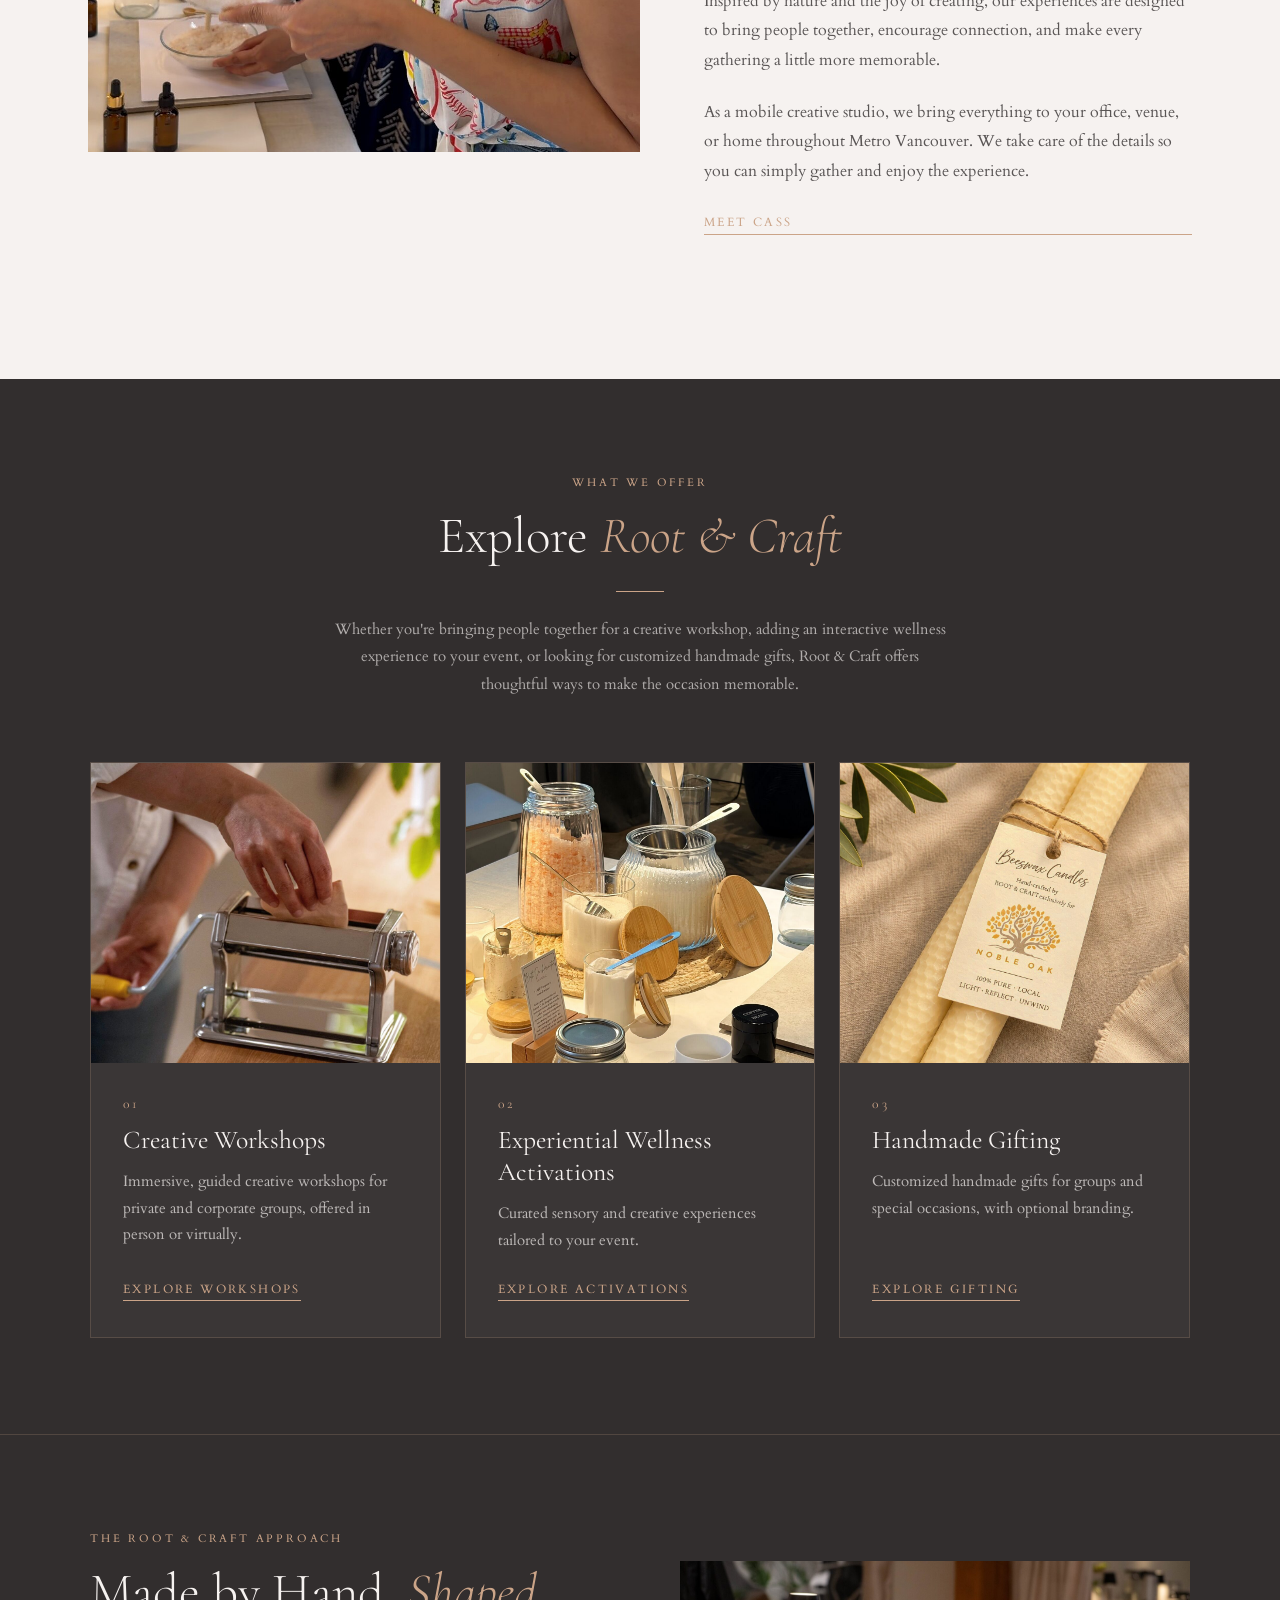
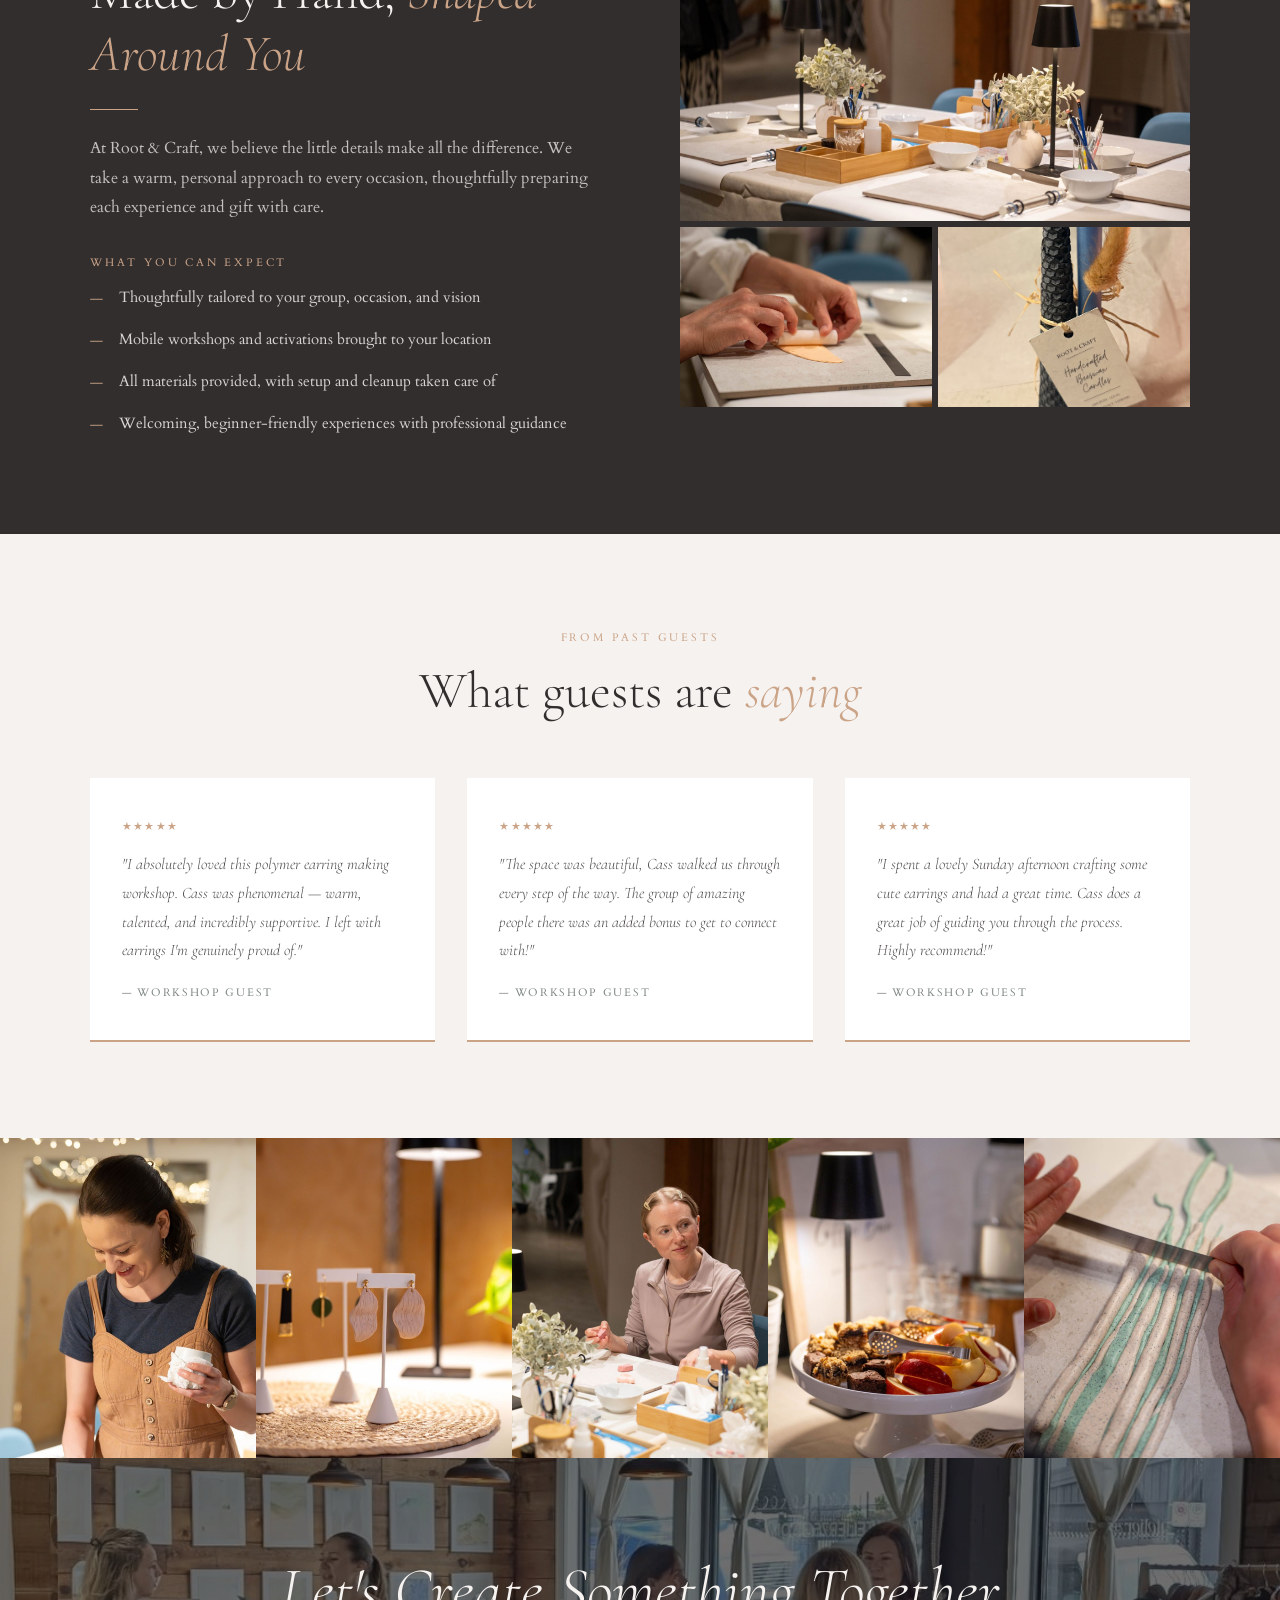
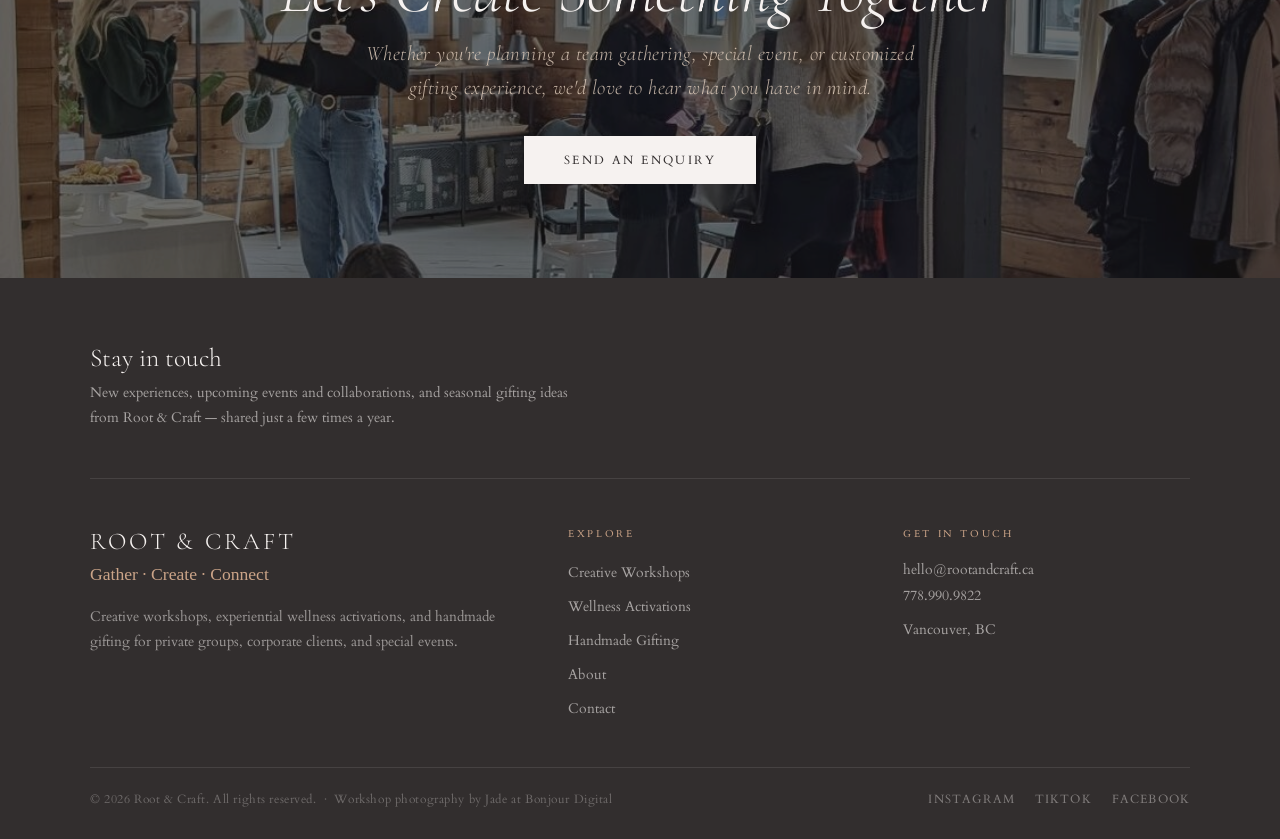
==== commit 5917f01c: "About tagline to Gather · Create · Connect; new link-share image Co-Authored-By: Claude Opus 5.5 <no" ====
--- a/index.html
+++ b/index.html
@@ -11,13 +11,13 @@
   <meta property="og:url" content="https://rootandcraft.ca/" />
   <meta property="og:title" content="Root & Craft — Creative Workshops, Wellness Activations & Handmade Gifting" />
   <meta property="og:description" content="Mobile creative workshops, experiential wellness activations, and customized handmade gifting for corporate teams, private gatherings, and special events. We come to you across Metro Vancouver and the North Shore." />
-  <meta property="og:image" content="https://rootandcraft.ca/images/hero.jpg" />
+  <meta property="og:image" content="https://rootandcraft.ca/images/og-share.jpg" />
   <meta property="og:locale" content="en_CA" />
   <meta property="og:site_name" content="Root &amp; Craft" />
   <meta name="twitter:card" content="summary_large_image" />
   <meta name="twitter:title" content="Root & Craft — Creative Workshops, Wellness Activations & Handmade Gifting" />
   <meta name="twitter:description" content="Mobile creative workshops, experiential wellness activations, and customized handmade gifting for corporate teams, private gatherings, and special events. We come to you across Metro Vancouver and the North Shore." />
-  <meta name="twitter:image" content="https://rootandcraft.ca/images/hero.jpg" />
+  <meta name="twitter:image" content="https://rootandcraft.ca/images/og-share.jpg" />
 
   <!-- LocalBusiness structured data for search & AI answer engines -->
   <script type="application/ld+json">
@@ -27,7 +27,7 @@
   "name": "Root & Craft",
   "description": "Mobile creative workshops, experiential wellness activations, and customized handmade gifting for private groups, corporate clients, and special events, serving Metro Vancouver and the North Shore.",
   "url": "https://rootandcraft.ca/",
-  "image": "https://rootandcraft.ca/images/hero.jpg",
+  "image": "https://rootandcraft.ca/images/og-share.jpg",
   "email": "hello@rootandcraft.ca",
   "telephone": "+1-778-990-9822",
   "address": {
@@ -266,7 +266,6 @@
     </div>
     <div class="footer-inner">
       <div>
-        <img class="footer-sprig" src="/images/sprig-clay.png" alt="" aria-hidden="true" width="90" />
         <p class="footer-brand-name">Root &amp; Craft</p>
         <p class="footer-tagline">Gather · Create · Connect</p>
         <p class="footer-desc">Creative workshops, experiential wellness activations, and handmade gifting for private groups, corporate clients, and special events.</p>
